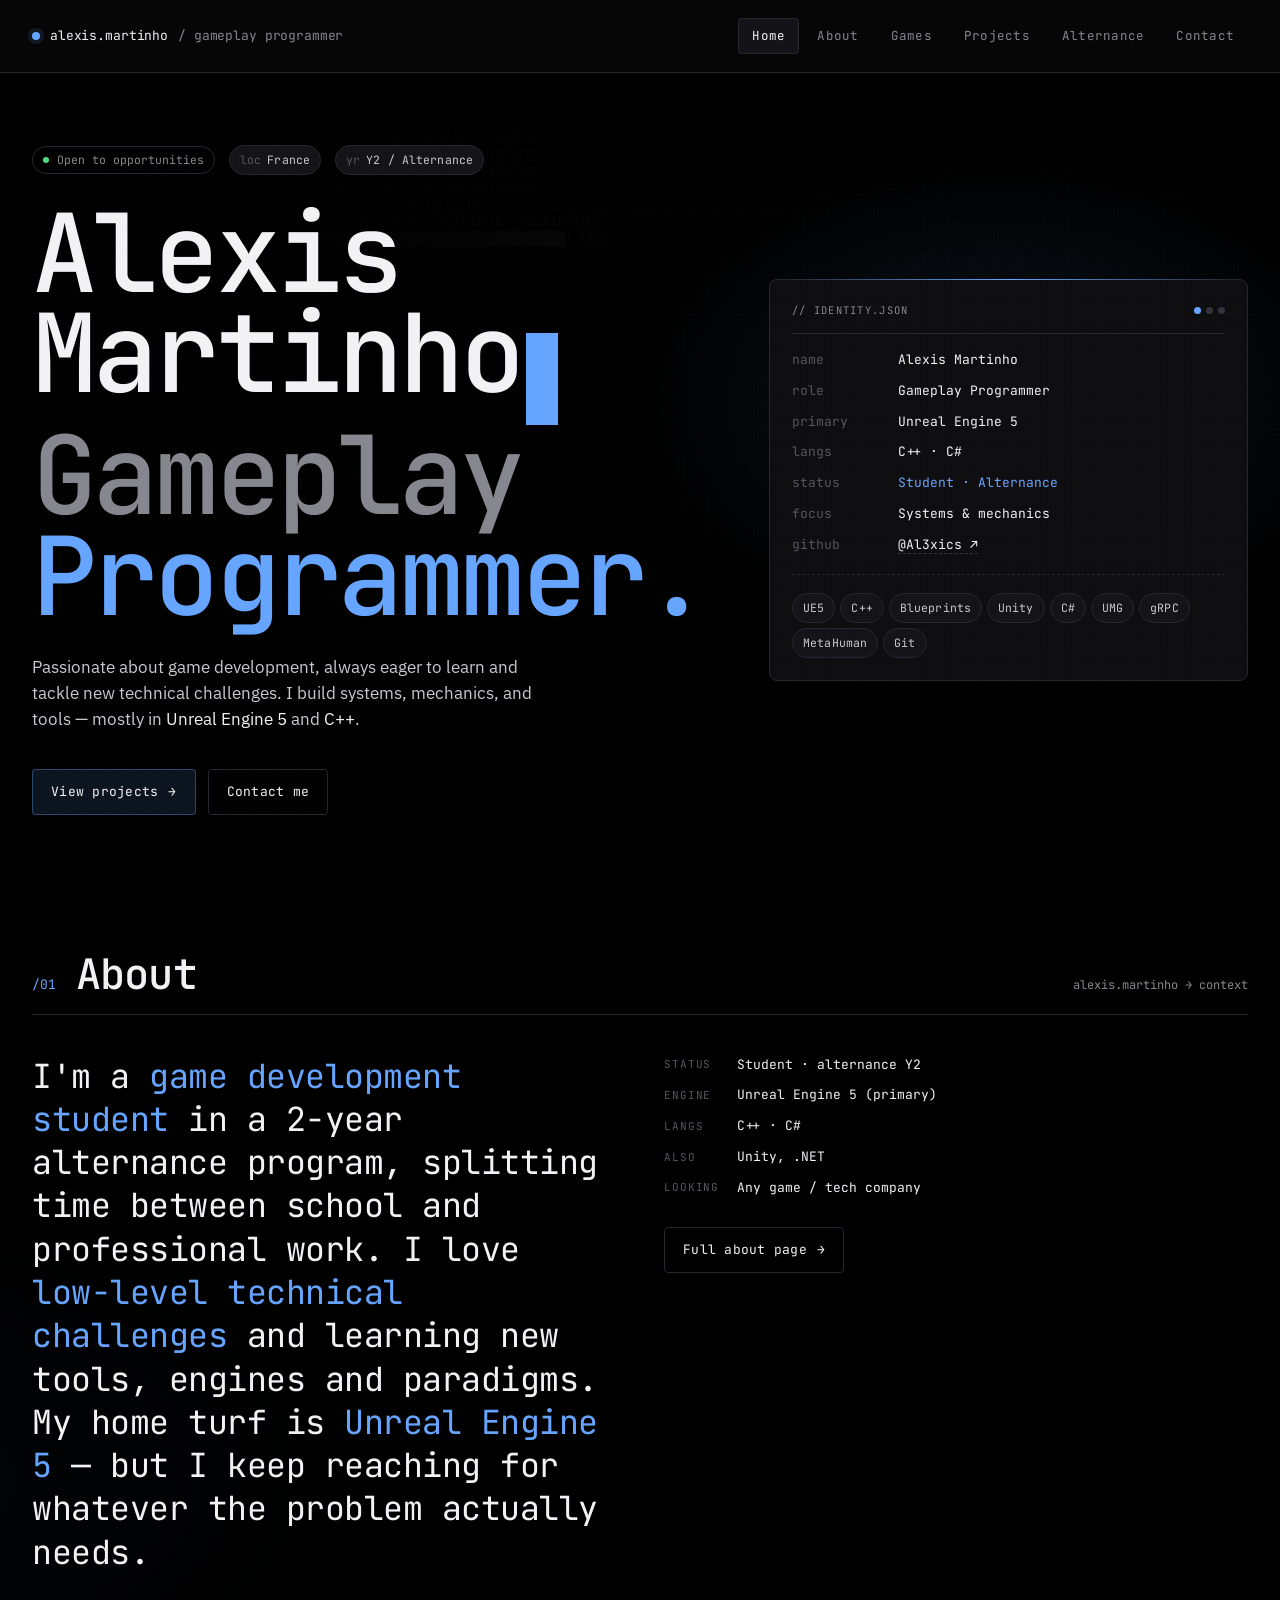
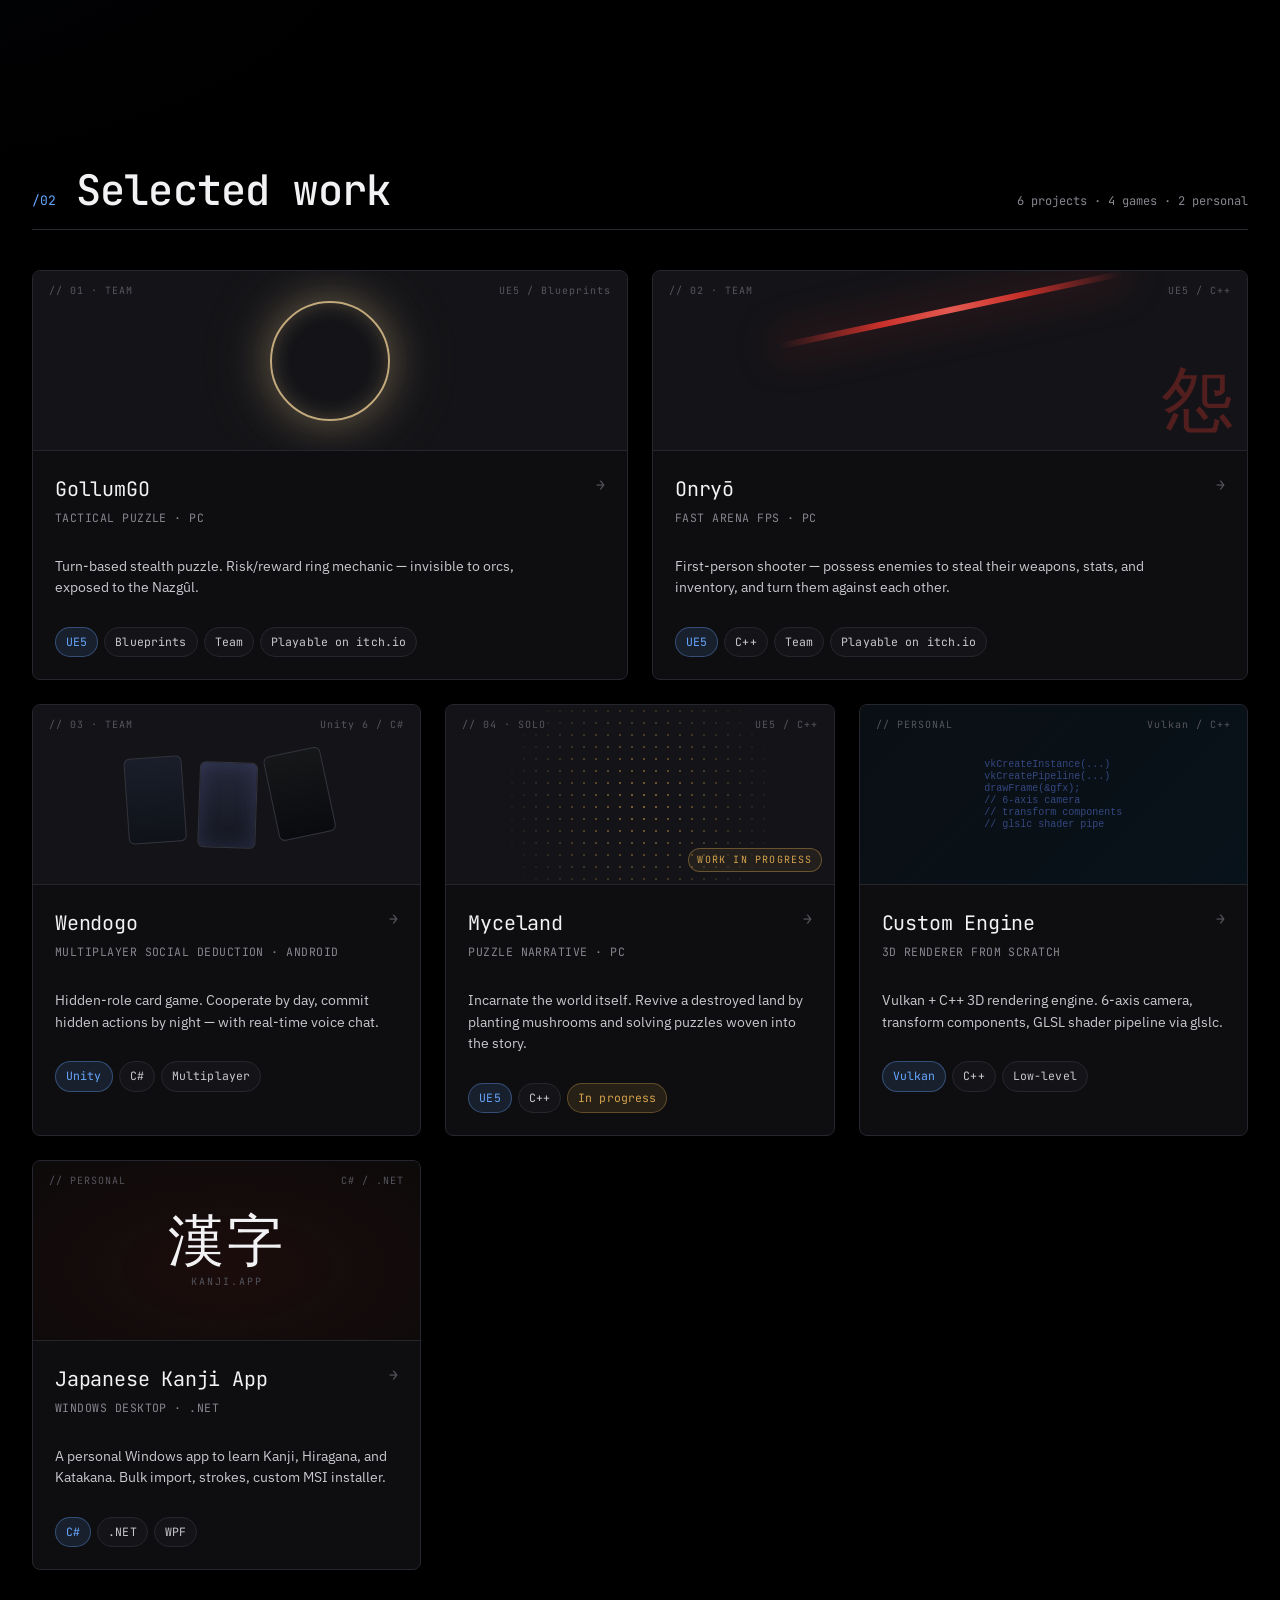
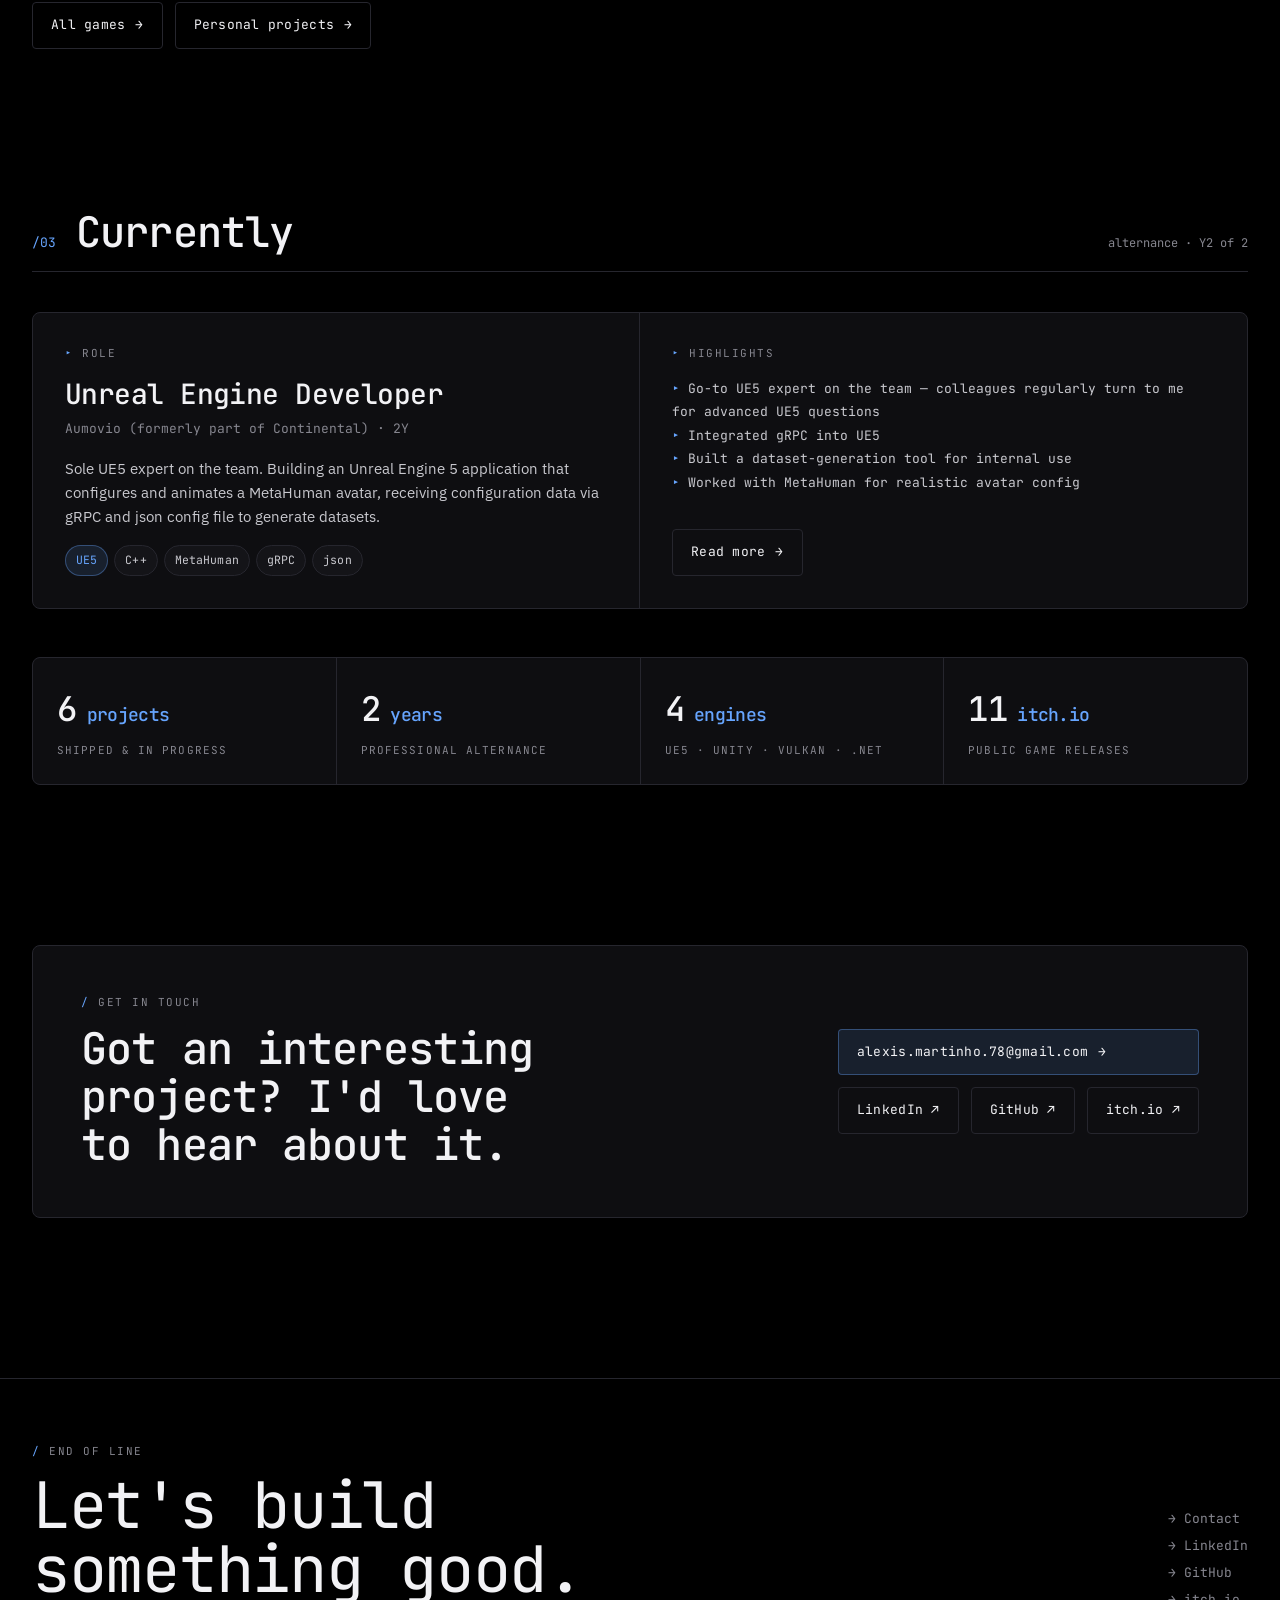
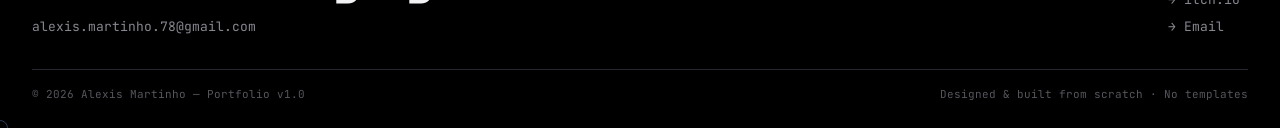
==== index.html @ 16aa5c61 "Initial Portfolio" ====
<!DOCTYPE html><html lang="en" data-hero="identity" style="--accent: oklch(0.72 0.15 155); --accent-2: oklch(0.58 0.15 155); --accent-soft: oklch(0.72 0.15 155 / 0.12); --accent-line: oklch(0.72 0.15 155 / 0.35); --font-display: 'JetBrains Mono', monospace; --font-body: 'IBM Plex Sans', system-ui, sans-serif; --font-mono: 'JetBrains Mono', monospace;"><head>


  <meta charset="utf-8">
  <meta name="viewport" content="width=device-width, initial-scale=1">
  <title>Alexis Martinho — Gameplay Programmer</title>
  <meta name="description" content="Portfolio of Alexis Martinho, Gameplay Programmer — UE5, C++, Unity, Vulkan.">

  <link rel="preconnect" href="https://fonts.googleapis.com">
  <link rel="preconnect" href="https://fonts.gstatic.com" crossorigin="">
  <link href="https://fonts.googleapis.com/css2?family=JetBrains+Mono:wght@300;400;500;600&amp;family=IBM+Plex+Sans:wght@300;400;500;600&amp;family=Space+Grotesk:wght@400;500;600&amp;family=Inter:wght@400;500;600&amp;display=swap" rel="stylesheet">

  <link rel="stylesheet" href="assets/styles.css">
  <template id="__bundler_thumbnail" data-bg-color="#09090B">
    <svg viewBox="0 0 1200 800" xmlns="http://www.w3.org/2000/svg">
      <rect width="1200" height="800" fill="#09090B"></rect>
      <circle cx="600" cy="400" r="120" fill="none" stroke="#6B8AFF" stroke-width="3" opacity="0.9"></circle>
      <circle cx="600" cy="400" r="160" fill="none" stroke="#6B8AFF" stroke-width="1" opacity="0.4"></circle>
      <text x="600" y="590" text-anchor="middle" font-family="monospace" font-size="28" fill="#C8C8CE" letter-spacing="8">ALEXIS MARTINHO</text>
      <text x="600" y="630" text-anchor="middle" font-family="monospace" font-size="14" fill="#55555D" letter-spacing="4">GAMEPLAY PROGRAMMER</text>
    </svg>
  </template>
  <style>
    /* ============================
       Home-only styles
       ============================ */

    .home-hero {
      position: relative;
      padding: 72px 0 40px;
      min-height: 78vh;
      display: flex;
      align-items: center;
      overflow: hidden;
    }

    .home-hero::before {
      content: '';
      position: absolute;
      inset: 0;
      pointer-events: none;
      background:
        radial-gradient(600px 400px at 78% 42%, var(--accent-soft), transparent 60%),
        linear-gradient(180deg, transparent 70%, rgba(0,0,0,0.6));
    }

    .hero-grid {
      position: relative;
      display: grid;
      grid-template-columns: 1.4fr 1fr;
      gap: 64px;
      width: 100%;
      align-items: center;
    }
    @media (max-width: 900px) { .hero-grid { grid-template-columns: 1fr; } }

    .hero-meta {
      display: flex;
      gap: 14px;
      margin-bottom: 28px;
      flex-wrap: wrap;
      align-items: center;
    }

    .home-hero h1 {
      font-size: clamp(48px, 8.5vw, 116px);
      font-weight: 500;
      letter-spacing: -0.035em;
      line-height: 0.92;
    }
    .home-hero h1 .line { display: block; }
    .home-hero h1 .line.dim { color: var(--text-dim); }
    .home-hero h1 .line.accent { color: var(--accent); }

    .tagline {
      margin-top: 28px;
      max-width: 52ch;
      font-size: 17px;
      color: var(--text);
      font-family: var(--font-body);
      line-height: 1.55;
    }

    .hero-cta {
      display: flex;
      gap: 12px;
      margin-top: 36px;
      flex-wrap: wrap;
    }

    /* Identity panel on right */
    .id-panel {
      border: 1px solid var(--line);
      background: var(--bg-1);
      border-radius: 8px;
      padding: 22px;
      font-family: var(--font-mono);
      font-size: 13px;
      position: relative;
    }
    .id-panel::before {
      content: '';
      position: absolute;
      top: -1px; left: 16px; right: 16px;
      height: 1px;
      background: linear-gradient(90deg, transparent, var(--accent), transparent);
    }
    .id-panel .head {
      display: flex;
      justify-content: space-between;
      align-items: center;
      padding-bottom: 14px;
      border-bottom: 1px solid var(--line);
      margin-bottom: 16px;
    }
    .id-panel .head .label { color: var(--text-dim); text-transform: uppercase; letter-spacing: 0.12em; font-size: 10.5px; }
    .id-panel .head .dots { display: flex; gap: 5px; }
    .id-panel .head .dots span { width: 7px; height: 7px; border-radius: 50%; background: var(--line-strong); }
    .id-panel .head .dots span:first-child { background: var(--accent); }
    .id-panel dl { display: grid; grid-template-columns: 90px 1fr; gap: 10px 16px; margin: 0; }
    .id-panel dt { color: var(--text-faint); }
    .id-panel dd { margin: 0; color: var(--text-hi); }
    .id-panel .stack {
      margin-top: 18px; padding-top: 18px; border-top: 1px dashed var(--line);
      display: flex; flex-wrap: wrap; gap: 5px;
    }

    /* Terminal hero variant */
    :root[data-hero="terminal"] .home-hero .terminal { display: block; }
    :root[data-hero="terminal"] .home-hero .identity,
    :root[data-hero="terminal"] .home-hero .editorial { display: none; }

    :root[data-hero="editorial"] .home-hero .editorial { display: block; }
    :root[data-hero="editorial"] .home-hero .identity,
    :root[data-hero="editorial"] .home-hero .terminal { display: none; }

    :root[data-hero="identity"] .home-hero .terminal,
    :root[data-hero="identity"] .home-hero .editorial { display: none; }

    /* Terminal variant */
    .terminal { display: none; width: 100%; }
    .terminal-window {
      border: 1px solid var(--line);
      background: var(--bg-1);
      border-radius: 8px;
      font-family: var(--font-mono);
      font-size: 14px;
      line-height: 1.75;
      overflow: hidden;
      max-width: 820px;
    }
    .terminal-window .bar {
      display: flex; align-items: center; gap: 6px;
      padding: 10px 14px;
      border-bottom: 1px solid var(--line);
      background: var(--bg-2);
    }
    .terminal-window .bar .d { width: 10px; height: 10px; border-radius: 50%; background: var(--line-strong); }
    .terminal-window .bar .d:nth-child(1) { background: #E55757; }
    .terminal-window .bar .d:nth-child(2) { background: #E5B557; }
    .terminal-window .bar .d:nth-child(3) { background: #8FD070; }
    .terminal-window .bar .path { margin-left: 12px; color: var(--text-faint); font-size: 12px; }
    .terminal-window .body { padding: 22px 26px; }
    .terminal-window .prompt { color: var(--accent); }
    .terminal-window .out { color: var(--text); }
    .terminal-window .cmt { color: var(--text-faint); }

    /* Editorial variant */
    .editorial { display: none; }
    .editorial h1 {
      font-family: var(--font-display);
      font-size: clamp(80px, 16vw, 240px);
      line-height: 0.82;
      letter-spacing: -0.05em;
      font-weight: 500;
    }
    .editorial .col { display: grid; grid-template-columns: 1fr 1fr; gap: 40px; margin-top: 40px; align-items: end; }
    @media (max-width: 900px) { .editorial .col { grid-template-columns: 1fr; } }

    /* Background ASCII-ish pattern */
    .hero-bg-pattern {
      position: absolute;
      inset: 0;
      pointer-events: none;
      opacity: 0.18;
      font-family: var(--font-mono);
      font-size: 12px;
      line-height: 1.4;
      color: var(--text-faint);
      overflow: hidden;
      white-space: pre;
      padding: 40px;
      mask-image: radial-gradient(circle at 70% 50%, black, transparent 70%);
      -webkit-mask-image: radial-gradient(circle at 70% 50%, black, transparent 70%);
    }

    /* Featured grid */
    .featured { padding-top: var(--r-6); }
    .featured-row {
      display: grid;
      grid-template-columns: repeat(6, 1fr);
      gap: 24px;
    }
    @media (max-width: 1100px) { .featured-row { grid-template-columns: repeat(2, 1fr); } }
    @media (max-width: 640px) { .featured-row { grid-template-columns: 1fr; } }

    .feat-card { grid-column: span 2; }
    .feat-card.wide { grid-column: span 3; }
    .feat-card.full { grid-column: span 6; }
    @media (max-width: 1100px) { .feat-card, .feat-card.wide, .feat-card.full { grid-column: span 1; } }

    /* About preview */
    .about-preview {
      display: grid;
      grid-template-columns: 1fr 1fr;
      gap: 48px;
      align-items: start;
    }
    @media (max-width: 900px) { .about-preview { grid-template-columns: 1fr; } }
    .about-preview .big {
      font-family: var(--font-display);
      font-size: clamp(24px, 2.6vw, 34px);
      line-height: 1.3;
      color: var(--text-hi);
      letter-spacing: -0.015em;
      text-wrap: balance;
    }
    .about-preview .big em {
      color: var(--accent);
      font-style: normal;
    }
    .about-preview .side dl { display: grid; grid-template-columns: auto 1fr; gap: 10px 18px; font-family: var(--font-mono); font-size: 13px; margin: 0; }
    .about-preview .side dt { color: var(--text-faint); text-transform: uppercase; letter-spacing: 0.08em; font-size: 11px; align-self: center; }
    .about-preview .side dd { margin: 0; color: var(--text-hi); }

    /* Thumb motifs (per game) */
    .thumb-motif {
      position: absolute; inset: 0;
      display: flex; align-items: center; justify-content: center;
      overflow: hidden;
    }
    .thumb .glyph {
      font-family: var(--font-mono);
      font-size: 10px;
      color: var(--text-faint);
      letter-spacing: 0.1em;
      text-transform: uppercase;
      position: absolute;
      top: 12px; left: 16px;
    }
    .thumb .tag-pos {
      position: absolute;
      top: 12px; right: 16px;
      font-family: var(--font-mono);
      font-size: 10px;
      color: var(--text-faint);
      letter-spacing: 0.1em;
    }

    /* GollumGO motif: glowing ring on swamp fog */
    .motif-gollum {
      background:
        radial-gradient(600px 300px at 50% 100%, rgba(66, 84, 62, 0.25), transparent 60%),
        radial-gradient(260px 160px at 50% 50%, rgba(190, 170, 120, 0.22), transparent 70%),
        linear-gradient(180deg, #0A0D0A, #0C100D 60%, #0A0B09);
    }
    .motif-gollum .ring {
      width: 120px; height: 120px;
      border: 2px solid rgba(224, 196, 140, 0.85);
      border-radius: 50%;
      box-shadow:
        0 0 40px rgba(224, 196, 140, 0.35),
        0 0 80px rgba(224, 196, 140, 0.15),
        inset 0 0 20px rgba(224, 196, 140, 0.25);
    }

    /* Onryō motif: red slash, ink */
    .motif-onryo {
      background:
        repeating-linear-gradient(90deg, rgba(255,255,255,0.025) 0 1px, transparent 1px 40px),
        radial-gradient(600px 400px at 20% 50%, rgba(180, 20, 20, 0.14), transparent 60%),
        #080608;
    }
    .motif-onryo .slash {
      position: absolute;
      top: 20%; left: 20%;
      width: 60%; height: 6px;
      background: linear-gradient(90deg, transparent, #C8302A 30%, #E45A52, #C8302A 70%, transparent);
      transform: rotate(-12deg);
      box-shadow: 0 0 40px rgba(200, 48, 42, 0.6);
    }
    .motif-onryo .kanji {
      position: absolute;
      right: 18px; bottom: 14px;
      font-family: var(--font-display);
      font-size: 72px;
      color: rgba(200, 48, 42, 0.35);
      letter-spacing: -0.05em;
      line-height: 1;
    }

    /* Wendogo motif: day/night cards */
    .motif-wendogo {
      background: #0A0B10;
      display: flex; align-items: center; justify-content: center;
    }
    .motif-wendogo .cards { display: flex; gap: 14px; transform: rotate(-4deg); }
    .motif-wendogo .mcard {
      width: 58px; height: 86px; border-radius: 6px;
      border: 1px solid var(--line-strong);
    }
    .motif-wendogo .mcard.day { background: linear-gradient(180deg, #1a1e2a, #0f1218); }
    .motif-wendogo .mcard.night {
      background: linear-gradient(180deg, #25283a, #14161f);
      box-shadow: inset 0 0 20px rgba(90, 100, 160, 0.3);
      transform: translateY(10px) rotate(6deg);
    }
    .motif-wendogo .mcard.hidden { background: linear-gradient(180deg, #151719, #0a0b0e); transform: rotate(-8deg) translateY(4px); }

    /* Myceland motif: organic dot bloom */
    .motif-myceland {
      background:
        radial-gradient(600px 400px at 50% 60%, rgba(210, 150, 90, 0.12), transparent 60%),
        #0b0a09;
    }
    .motif-myceland .bloom {
      position: absolute; inset: 0;
      background-image: radial-gradient(rgba(212, 162, 76, 0.55) 1px, transparent 1.5px);
      background-size: 12px 12px;
      mask-image: radial-gradient(180px 180px at 50% 55%, black, transparent 80%);
      -webkit-mask-image: radial-gradient(180px 180px at 50% 55%, black, transparent 80%);
    }
    .motif-myceland .wip {
      position: absolute; bottom: 12px; right: 12px;
      font-family: var(--font-mono); font-size: 10px;
      color: var(--warn); letter-spacing: 0.12em;
      padding: 3px 8px; border: 1px solid rgba(212, 162, 76, 0.4);
      background: rgba(212, 162, 76, 0.08); border-radius: 100px;
    }

    /* Stats strip */
    .stats {
      display: grid;
      grid-template-columns: repeat(4, 1fr);
      gap: 1px;
      background: var(--line);
      border: 1px solid var(--line);
      border-radius: 8px;
      overflow: hidden;
      margin-top: 48px;
    }
    @media (max-width: 700px) { .stats { grid-template-columns: repeat(2, 1fr); } }
    .stats .stat { background: var(--bg-1); padding: 24px; }
    .stats .stat .num {
      font-family: var(--font-display);
      font-size: 34px;
      letter-spacing: -0.02em;
      color: var(--text-hi);
      font-weight: 500;
    }
    .stats .stat .num .unit { color: var(--accent); font-size: 18px; }
    .stats .stat .lbl {
      margin-top: 6px;
      font-family: var(--font-mono);
      font-size: 11px;
      color: var(--text-dim);
      letter-spacing: 0.1em;
      text-transform: uppercase;
    }
  </style>
</head>
<body class="noise" data-cc-id="cc-1" style="cursor: crosshair; background-color: rgb(0, 0, 0);">
  
      <header class="topbar">
        <div class="topbar-inner">
          <a class="brand" href="index.html">
            <span class="dot"></span>
            <span>alexis.martinho</span>
            <span class="tag">/ gameplay programmer</span>
          </a>
          <nav class="nav">
            <a href="index.html" class="active">Home</a><a href="about.html">About</a><a href="games.html">Games</a><a href="projects.html">Projects</a><a href="alternance.html">Alternance</a><a href="contact.html">Contact</a>
          </nav>
        </div>
      </header>
    

  <main>
    <!-- ===== HERO ===== -->
    <section class="home-hero">
      <div class="hero-bg-pattern" aria-hidden="true">
01010100 10101100 01001010 11010010 10101101 01001100 11001010 01010110
10011010 01101001 11000101 10010101 01010110 10101010 01011010 01011011
11010100 10101010 01010101 10101101 11001010 10101010 11010101 01010101
10110101 01010110 10100110 10101100 01010101 11010011 10101010 01100101
.............................................. LOADING PIPELINE .............................................
// UE5 · C++ · BLUEPRINTS · UNITY · C# · VULKAN · GRPC · METAHUMAN · MULTIPLAYER
// frame  [████████████████████████████████████████████████████████████████] 100%
      </div>

      <div class="shell">
        <!-- Variant A: Identity (default) -->
        <div class="identity hero-grid">
          <div>
            <div class="hero-meta reveal in">
              <span class="status"><span class="pulse"></span> Open to opportunities</span>
              <span class="badge"><span class="k">loc</span> France</span>
              <span class="badge"><span class="k">yr</span> Y2 / Alternance</span>
            </div>
            <h1 class="reveal in">
              <span class="line">Alexis</span>
              <span class="line">Martinho<span class="cursor"></span></span>
              <span class="line dim">Gameplay</span>
              <span class="line accent">Programmer.</span>
            </h1>
            <p class="tagline reveal in">
              Passionate about game development, always eager to learn
              and tackle new technical challenges. I build systems,
              mechanics, and tools — mostly in <span class="hi">Unreal Engine 5</span>
              and <span class="hi">C++</span>.
            </p>
            <div class="hero-cta reveal in">
              <a class="btn btn-primary" href="games.html">
                View projects <span class="arrow">→</span>
              </a>
              <a class="btn btn-ghost" href="contact.html">
                Contact me
              </a>
            </div>
          </div>

          <aside class="id-panel reveal in">
            <div class="head">
              <span class="label">// identity.json</span>
              <div class="dots"><span></span><span></span><span></span></div>
            </div>
            <dl>
              <dt>name</dt><dd>Alexis Martinho</dd>
              <dt>role</dt><dd>Gameplay Programmer</dd>
              <dt>primary</dt><dd>Unreal Engine 5</dd>
              <dt>langs</dt><dd>C++ · C#</dd>
              <dt>status</dt><dd><span class="accent-text">Student · Alternance</span></dd>
              <dt>focus</dt><dd>Systems &amp; mechanics</dd>
              <dt>github</dt><dd><a href="https://github.com/Al3xics" target="_blank" rel="noopener" class="hi" style="border-bottom:1px dashed var(--line-strong)">@Al3xics ↗</a></dd>
            </dl>
            <div class="stack">
              <span class="badge">UE5</span>
              <span class="badge">C++</span>
              <span class="badge">Blueprints</span>
              <span class="badge">Unity</span>
              <span class="badge">C#</span>
              <span class="badge">UMG</span>
              <span class="badge">gRPC</span>
              <span class="badge">MetaHuman</span>
              <span class="badge">Git</span>
            </div>
          </aside>
        </div>

        <!-- Variant B: Terminal-inspired -->
        <div class="terminal">
          <div class="terminal-window">
            <div class="bar">
              <span class="d"></span><span class="d"></span><span class="d"></span>
              <span class="path">~ / alexis-martinho / portfolio</span>
            </div>
            <div class="body">
              <div><span class="prompt">$</span> whoami</div>
              <div class="out">alexis-martinho</div>
              <div style="height:8px"></div>
              <div><span class="prompt">$</span> cat role.md</div>
              <div class="out">
                <span style="font-size: clamp(36px, 6vw, 72px); font-family: var(--font-display); color: var(--text-hi); line-height: 1.05; display:block; margin: 8px 0">Gameplay Programmer.</span>
              </div>
              <div class="cmt"># Passionate about game development, always eager to learn</div>
              <div class="cmt"># and tackle new technical challenges.</div>
              <div style="height:8px"></div>
              <div><span class="prompt">$</span> ls stack/</div>
              <div class="out">ue5&nbsp;&nbsp;c++&nbsp;&nbsp;blueprints&nbsp;&nbsp;unity&nbsp;&nbsp;c#&nbsp;&nbsp;vulkan&nbsp;&nbsp;grpc&nbsp;&nbsp;metahuman&nbsp;&nbsp;git</div>
              <div style="height:8px"></div>
              <div><span class="prompt">$</span> _<span class="cursor"></span></div>
              <div style="height:24px"></div>
              <div class="hero-cta" style="margin-top: 0">
                <a class="btn btn-primary" href="games.html">cd projects/ <span class="arrow">→</span></a>
                <a class="btn btn-ghost" href="contact.html">./contact.sh</a>
              </div>
            </div>
          </div>
        </div>

        <!-- Variant C: Editorial typography -->
        <div class="editorial">
          <div class="eyebrow reveal"><span class="idx">/</span> 001 — IDENTITY</div>
          <h1 class="reveal">ALEXIS<br><span style="color: var(--accent)">MARTINHO</span></h1>
          <div class="col">
            <div class="reveal">
              <p style="font-size: 17px; color: var(--text);">
                Gameplay programmer. UE5 &amp; C++ at the core. Currently in my
                second alternance year, building systems, tools, and games.
              </p>
              <div class="hero-cta">
                <a class="btn btn-primary" href="games.html">View projects <span class="arrow">→</span></a>
                <a class="btn btn-ghost" href="contact.html">Contact me</a>
              </div>
            </div>
            <div class="reveal">
              <div class="eyebrow" style="margin-bottom: 12px"><span class="idx">/</span> STACK</div>
              <div class="badges">
                <span class="badge accent">UE5</span>
                <span class="badge">C++</span>
                <span class="badge">Blueprints</span>
                <span class="badge">Unity</span>
                <span class="badge">C#</span>
                <span class="badge">Vulkan</span>
                <span class="badge">gRPC</span>
                <span class="badge">Git</span>
              </div>
            </div>
          </div>
        </div>
      </div>
    </section>

    <!-- ===== ABOUT PREVIEW ===== -->
    <section class="section">
      <div class="shell">
        <div class="section-head reveal in">
          <div class="num">/01</div>
          <h2>About</h2>
          <div class="meta">alexis.martinho → context</div>
        </div>

        <div class="about-preview">
          <p class="big reveal in">
            I'm a <em>game development student</em> in a 2-year alternance program,
            splitting time between school and professional work. I love
            <em>low-level technical challenges</em> and learning new tools,
            engines and paradigms. My home turf is <em>Unreal Engine 5</em> —
            but I keep reaching for whatever the problem actually needs.
          </p>
          <div class="side reveal in">
            <dl>
              <dt>status</dt><dd>Student · alternance Y2</dd>
              <dt>engine</dt><dd>Unreal Engine 5 (primary)</dd>
              <dt>langs</dt><dd>C++ · C#</dd>
              <dt>also</dt><dd>Unity, .NET</dd>
              <dt>looking</dt><dd>Any game / tech company</dd>
            </dl>
            <div style="margin-top: 28px">
              <a class="btn btn-ghost" href="about.html">Full about page <span class="arrow">→</span></a>
            </div>
          </div>
        </div>
      </div>
    </section>

    <!-- ===== FEATURED PROJECTS ===== -->
    <section class="section featured">
      <div class="shell">
        <div class="section-head reveal in">
          <div class="num">/02</div>
          <h2>Selected work</h2>
          <div class="meta">6 projects · 4 games · 2 personal</div>
        </div>

        <div class="featured-row">

          <!-- GollumGO - wide -->
          <a class="card project-card feat-card wide reveal in" href="game-gollumgo.html">
            <div class="thumb motif-gollum">
              <span class="glyph">// 01 · team</span>
              <span class="tag-pos">UE5 / Blueprints</span>
              <div class="thumb-motif"><div class="ring"></div></div>
            </div>
            <div class="card-body">
              <div class="card-head">
                <div>
                  <div class="card-title">GollumGO</div>
                  <div class="card-sub">Tactical puzzle · PC</div>
                </div>
                <span class="bracket">→</span>
              </div>
              <p class="card-desc">Turn-based stealth puzzle. Risk/reward ring mechanic — invisible to orcs, exposed to the Nazgûl.</p>
              <div class="badges">
                <span class="badge accent">UE5</span>
                <span class="badge">Blueprints</span>
                <span class="badge">Team</span>
                <span class="badge">Playable on itch.io</span>
              </div>
            </div>
          </a>

          <!-- Onryō - wide -->
          <a class="card project-card feat-card wide reveal in" href="game-onryo.html">
            <div class="thumb motif-onryo">
              <span class="glyph">// 02 · team</span>
              <span class="tag-pos">UE5 / C++</span>
              <div class="slash"></div>
              <div class="kanji">怨</div>
            </div>
            <div class="card-body">
              <div class="card-head">
                <div>
                  <div class="card-title">Onryō</div>
                  <div class="card-sub">Fast arena FPS · PC</div>
                </div>
                <span class="bracket">→</span>
              </div>
              <p class="card-desc">First-person shooter — possess enemies to steal their weapons, stats, and inventory, and turn them against each other.</p>
              <div class="badges">
                <span class="badge accent">UE5</span>
                <span class="badge">C++</span>
                <span class="badge">Team</span>
                <span class="badge">Playable on itch.io</span>
              </div>
            </div>
          </a>

          <!-- Wendogo - 2 cols -->
          <a class="card project-card feat-card reveal in" href="game-wendogo.html">
            <div class="thumb motif-wendogo">
              <span class="glyph">// 03 · team</span>
              <span class="tag-pos">Unity 6 / C#</span>
              <div class="cards">
                <div class="mcard day"></div>
                <div class="mcard night"></div>
                <div class="mcard hidden"></div>
              </div>
            </div>
            <div class="card-body">
              <div class="card-head">
                <div>
                  <div class="card-title">Wendogo</div>
                  <div class="card-sub">Multiplayer social deduction · Android</div>
                </div>
                <span class="bracket">→</span>
              </div>
              <p class="card-desc">Hidden-role card game. Cooperate by day, commit hidden actions by night — with real-time voice chat.</p>
              <div class="badges">
                <span class="badge accent">Unity</span>
                <span class="badge">C#</span>
                <span class="badge">Multiplayer</span>
              </div>
            </div>
          </a>

          <!-- Myceland - 2 cols -->
          <a class="card project-card feat-card reveal in" href="game-myceland.html">
            <div class="thumb motif-myceland">
              <span class="glyph">// 04 · solo</span>
              <span class="tag-pos">UE5 / C++</span>
              <div class="bloom"></div>
              <div class="wip">WORK IN PROGRESS</div>
            </div>
            <div class="card-body">
              <div class="card-head">
                <div>
                  <div class="card-title">Myceland</div>
                  <div class="card-sub">Puzzle narrative · PC</div>
                </div>
                <span class="bracket">→</span>
              </div>
              <p class="card-desc">Incarnate the world itself. Revive a destroyed land by planting mushrooms and solving puzzles woven into the story.</p>
              <div class="badges">
                <span class="badge accent">UE5</span>
                <span class="badge">C++</span>
                <span class="badge warn">In progress</span>
              </div>
            </div>
          </a>

          <!-- Custom Engine - 2 cols -->
          <a class="card project-card feat-card reveal in" href="project-custom-engine.html">
            <div class="thumb" style="background: linear-gradient(135deg, #0a0f14, #08121a); border-bottom: 1px solid var(--line);">
              <span class="glyph" style="color: var(--text-faint)">// personal</span>
              <span class="tag-pos">Vulkan / C++</span>
              <div class="thumb-motif" style="font-family: var(--font-mono); font-size: 10px; color: rgba(107, 138, 255, 0.45); flex-direction: column; gap: 2px; line-height: 1.2; text-align: left; padding: 0 24px;">
                <pre style="margin:0">vkCreateInstance(...)
vkCreatePipeline(...)
drawFrame(&amp;gfx);
// 6-axis camera
// transform components
// glslc shader pipe</pre>
              </div>
            </div>
            <div class="card-body">
              <div class="card-head">
                <div>
                  <div class="card-title">Custom Engine</div>
                  <div class="card-sub">3D renderer from scratch</div>
                </div>
                <span class="bracket">→</span>
              </div>
              <p class="card-desc">Vulkan + C++ 3D rendering engine. 6-axis camera, transform components, GLSL shader pipeline via glslc.</p>
              <div class="badges">
                <span class="badge accent">Vulkan</span>
                <span class="badge">C++</span>
                <span class="badge">Low-level</span>
              </div>
            </div>
          </a>

          <!-- Kanji App - 2 cols -->
          <a class="card project-card feat-card reveal in" href="project-kanji.html">
            <div class="thumb" style="background: radial-gradient(400px 200px at 50% 60%, rgba(200, 48, 42, 0.08), transparent 70%), #0d0a0a; border-bottom: 1px solid var(--line);">
              <span class="glyph" style="color: var(--text-faint)">// personal</span>
              <span class="tag-pos">C# / .NET</span>
              <div class="thumb-motif" style="flex-direction: column; gap: 6px;">
                <div style="font-family: var(--font-display); font-size: 56px; color: var(--text-hi); letter-spacing: 0.05em; line-height: 1;">漢字</div>
                <div style="font-family: var(--font-mono); font-size: 10px; color: var(--text-faint); letter-spacing: 0.2em;">KANJI.APP</div>
              </div>
            </div>
            <div class="card-body">
              <div class="card-head">
                <div>
                  <div class="card-title">Japanese Kanji App</div>
                  <div class="card-sub">Windows desktop · .NET</div>
                </div>
                <span class="bracket">→</span>
              </div>
              <p class="card-desc">A personal Windows app to learn Kanji, Hiragana, and Katakana. Bulk import, strokes, custom MSI installer.</p>
              <div class="badges">
                <span class="badge accent">C#</span>
                <span class="badge">.NET</span>
                <span class="badge">WPF</span>
              </div>
            </div>
          </a>
        </div>

        <div style="margin-top: 32px; display: flex; gap: 12px; flex-wrap: wrap;">
          <a class="btn btn-ghost" href="games.html">All games <span class="arrow">→</span></a>
          <a class="btn btn-ghost" href="projects.html">Personal projects <span class="arrow">→</span></a>
        </div>
      </div>
    </section>

    <!-- ===== ALTERNANCE STRIP ===== -->
    <section class="section-sm">
      <div class="shell">
        <div class="section-head reveal in">
          <div class="num">/03</div>
          <h2>Currently</h2>
          <div class="meta">alternance · Y2 of 2</div>
        </div>

        <div class="card reveal in" style="display: grid; grid-template-columns: 1fr 1fr; gap: 0;">
          <div style="padding: 32px; border-right: 1px solid var(--line);">
            <div class="eyebrow" style="margin-bottom: 14px"><span class="idx">▸</span> ROLE</div>
            <h3 style="font-size: 28px; margin-bottom: 8px;">Unreal Engine Developer</h3>
            <div class="mono dim" style="font-size: 13px; margin-bottom: 18px;">Aumovio (formerly part of Continental) · 2Y</div>
            <p style="font-size: 15px; color: var(--text);">
              Sole UE5 expert on the team. Building an Unreal Engine 5 application that
              configures and animates a MetaHuman avatar, receiving configuration data
              via gRPC and json config file to generate datasets.
            </p>
            <div class="badges" style="margin-top: 16px">
              <span class="badge accent">UE5</span>
              <span class="badge">C++</span>
              <span class="badge">MetaHuman</span>
              <span class="badge">gRPC</span>
              <span class="badge">json</span>
            </div>
          </div>
          <div style="padding: 32px; display: flex; flex-direction: column; justify-content: space-between;">
            <div>
              <div class="eyebrow" style="margin-bottom: 14px"><span class="idx">▸</span> HIGHLIGHTS</div>
              <ul style="list-style: none; padding: 0; margin: 0; font-family: var(--font-mono); font-size: 13px; line-height: 1.8;">
                <li><span class="accent-text">▸</span> Go-to UE5 expert on the team — colleagues regularly turn to me for advanced UE5 questions</li>
                <li><span class="accent-text">▸</span> Integrated gRPC into UE5</li>
                <li><span class="accent-text">▸</span> Built a dataset-generation tool for internal use</li>
                <li><span class="accent-text">▸</span> Worked with MetaHuman for realistic avatar config</li>
              </ul>
            </div>
            <div style="margin-top: 24px">
              <a class="btn btn-ghost" href="alternance.html">Read more <span class="arrow">→</span></a>
            </div>
          </div>
        </div>

        <!-- Stats strip -->
        <div class="stats reveal in">
          <div class="stat">
            <div class="num">6<span class="unit"> projects</span></div>
            <div class="lbl">shipped &amp; in progress</div>
          </div>
          <div class="stat">
            <div class="num">2<span class="unit"> years</span></div>
            <div class="lbl">professional alternance</div>
          </div>
          <div class="stat">
            <div class="num">4<span class="unit"> engines</span></div>
            <div class="lbl">UE5 · Unity · Vulkan · .NET</div>
          </div>
          <div class="stat">
            <div class="num">11<span class="unit"> itch.io</span></div>
            <div class="lbl">public game releases</div>
          </div>
        </div>
      </div>
    </section>

    <!-- ===== CTA ===== -->
    <section class="section">
      <div class="shell">
        <div class="card reveal in" style="padding: 48px; display: flex; gap: 40px; align-items: center; justify-content: space-between; flex-wrap: wrap;">
          <div>
            <div class="eyebrow" style="margin-bottom: 14px"><span class="idx">/</span> GET IN TOUCH</div>
            <h2 style="font-size: clamp(28px, 3.4vw, 44px); max-width: 18ch;">Got an interesting project? I'd love to hear about it.</h2>
          </div>
          <div style="display: flex; flex-direction: column; gap: 12px;">
            <a class="btn btn-primary" href="mailto:alexis.martinho.78@gmail.com">
              alexis.martinho.78@gmail.com <span class="arrow">→</span>
            </a>
            <div style="display: flex; gap: 12px; flex-wrap: wrap;">
              <a class="btn btn-ghost" href="https://www.linkedin.com/in/alexis-martinho-76265125b/" target="_blank" rel="noopener">LinkedIn ↗</a>
              <a class="btn btn-ghost" href="https://github.com/Al3xics" target="_blank" rel="noopener">GitHub ↗</a>
              <a class="btn btn-ghost" href="https://al3xics.itch.io/" target="_blank" rel="noopener">itch.io ↗</a>
            </div>
          </div>
        </div>
      </div>
    </section>
  </main>

  
      <footer class="foot">
        <div class="shell">
          <div class="row">
            <div>
              <div class="eyebrow" style="margin-bottom:12px"><span class="idx">/</span> END OF LINE</div>
              <div class="sign">Let's build<br>something good.</div>
              <div class="mono dim" style="margin-top:16px; font-size:13px;">alexis.martinho.78@gmail.com</div>
            </div>
            <div class="links">
              <a href="contact.html">→ Contact</a>
              <a href="https://www.linkedin.com/in/alexis-martinho-76265125b/" target="_blank" rel="noopener">→ LinkedIn</a>
              <a href="https://github.com/Al3xics" target="_blank" rel="noopener">→ GitHub</a>
              <a href="https://al3xics.itch.io/" target="_blank" rel="noopener">→ itch.io</a>
              <a href="mailto:alexis.martinho.78@gmail.com">→ Email</a>
            </div>
          </div>
          <div class="legal">
            <span>© 2026 Alexis Martinho — Portfolio v1.0</span>
            <span>Designed &amp; built from scratch · No templates</span>
          </div>
        </div>
      </footer>
    

  <script src="assets/partials.js"></script>
  <script src="assets/shared.js"></script>


</body></html>
---- assets/styles.css ----
/* ========================================================
   Alexis Martinho — Portfolio
   Design tokens
   ======================================================== */

:root {
  /* Surfaces (layered dark) */
  --bg-0: #09090B;
  --bg-1: #0E0E11;
  --bg-2: #141418;
  --bg-3: #1B1B21;
  --bg-4: #24242C;

  /* Lines */
  --line: #26262E;
  --line-strong: #33333D;

  /* Text */
  --text-hi: #F2F2F5;
  --text: #C8C8CE;
  --text-dim: #86868F;
  --text-faint: #55555D;

  /* Accent (cool blue) — settable via Tweaks */
  --accent: oklch(0.72 0.15 258);
  --accent-2: oklch(0.58 0.15 258);
  --accent-soft: oklch(0.72 0.15 258 / 0.12);
  --accent-line: oklch(0.72 0.15 258 / 0.35);

  /* Semantic */
  --warn: #D4A24C;
  --warn-soft: rgba(212, 162, 76, 0.12);

  /* Fonts — settable via Tweaks */
  --font-display: 'JetBrains Mono', ui-monospace, Menlo, monospace;
  --font-body: 'IBM Plex Sans', system-ui, sans-serif;
  --font-mono: 'JetBrains Mono', ui-monospace, Menlo, monospace;

  /* Rhythm */
  --r-1: 4px;
  --r-2: 8px;
  --r-3: 16px;
  --r-4: 24px;
  --r-5: 40px;
  --r-6: 64px;
  --r-7: 96px;

  --radius-xs: 2px;
  --radius-sm: 4px;
  --radius-md: 8px;

  --shell-max: 1280px;
  --gutter: 32px;
}

* { box-sizing: border-box; }
html, body { margin: 0; padding: 0; background: var(--bg-0); }

html { scroll-behavior: smooth; }
body {
  font-family: var(--font-body);
  color: var(--text);
  font-size: 15px;
  line-height: 1.6;
  -webkit-font-smoothing: antialiased;
  text-rendering: optimizeLegibility;
  min-height: 100vh;
  background:
    radial-gradient(1200px 600px at 85% -10%, rgba(107, 138, 255, 0.04), transparent 60%),
    radial-gradient(900px 500px at -10% 30%, rgba(107, 138, 255, 0.03), transparent 60%),
    var(--bg-0);
}

a { color: inherit; text-decoration: none; }

img { max-width: 100%; display: block; }

::selection { background: var(--accent-soft); color: var(--text-hi); }

/* ==========================
   Typography
   ========================== */

.display {
  font-family: var(--font-display);
  font-weight: 500;
  color: var(--text-hi);
  letter-spacing: -0.02em;
}

.mono {
  font-family: var(--font-mono);
  font-feature-settings: "calt" 0;
}

.eyebrow {
  font-family: var(--font-mono);
  font-size: 11px;
  letter-spacing: 0.14em;
  text-transform: uppercase;
  color: var(--text-dim);
}

.eyebrow .idx { color: var(--accent); }

h1, h2, h3, h4 {
  font-family: var(--font-display);
  color: var(--text-hi);
  margin: 0;
  letter-spacing: -0.02em;
  font-weight: 500;
}

h1 { font-size: clamp(40px, 6vw, 76px); line-height: 1.02; }
h2 { font-size: clamp(28px, 3.4vw, 42px); line-height: 1.1; }
h3 { font-size: clamp(20px, 1.6vw, 24px); line-height: 1.2; }

p { margin: 0 0 1em; text-wrap: pretty; max-width: 64ch; }

/* ==========================
   Shell / layout
   ========================== */

.shell {
  max-width: var(--shell-max);
  margin: 0 auto;
  padding: 0 var(--gutter);
}

.section { padding: var(--r-7) 0; }
.section-sm { padding: var(--r-6) 0; }

.divider {
  height: 1px;
  background: var(--line);
  border: 0;
  margin: 0;
}

/* Section headers with numbered index */
.section-head {
  display: flex;
  align-items: baseline;
  gap: 20px;
  margin-bottom: var(--r-5);
  padding-bottom: var(--r-3);
  border-bottom: 1px solid var(--line);
}
.section-head .num {
  font-family: var(--font-mono);
  font-size: 13px;
  color: var(--accent);
}
.section-head h2 { flex: 1; }
.section-head .meta {
  font-family: var(--font-mono);
  font-size: 12px;
  color: var(--text-dim);
}

/* ==========================
   Top nav
   ========================== */

.topbar {
  position: sticky;
  top: 0;
  z-index: 50;
  background: rgba(9, 9, 11, 0.72);
  backdrop-filter: blur(14px);
  -webkit-backdrop-filter: blur(14px);
  border-bottom: 1px solid var(--line);
}
.topbar-inner {
  max-width: var(--shell-max);
  margin: 0 auto;
  padding: 18px var(--gutter);
  display: flex;
  align-items: center;
  gap: 24px;
}
.brand {
  display: flex;
  align-items: center;
  gap: 10px;
  font-family: var(--font-mono);
  font-size: 13px;
  color: var(--text-hi);
  letter-spacing: -0.01em;
}
.brand .dot {
  width: 8px;
  height: 8px;
  border-radius: 50%;
  background: var(--accent);
  box-shadow: 0 0 0 4px var(--accent-soft);
}
.brand .tag { color: var(--text-dim); font-weight: 400; }
.nav {
  margin-left: auto;
  display: flex;
  gap: 4px;
  font-family: var(--font-mono);
  font-size: 12.5px;
  letter-spacing: 0.02em;
}
.nav a {
  padding: 8px 14px;
  color: var(--text-dim);
  border-radius: var(--radius-sm);
  transition: color 160ms ease, background 160ms ease;
}
.nav a:hover { color: var(--text-hi); background: var(--bg-2); }
.nav a.active {
  color: var(--text-hi);
  background: var(--bg-2);
  box-shadow: inset 0 0 0 1px var(--line);
}

/* ==========================
   Buttons
   ========================== */

.btn {
  display: inline-flex;
  align-items: center;
  gap: 10px;
  padding: 12px 18px;
  font-family: var(--font-mono);
  font-size: 13px;
  letter-spacing: 0.02em;
  color: var(--text-hi);
  background: var(--bg-2);
  border: 1px solid var(--line);
  border-radius: var(--radius-sm);
  cursor: pointer;
  transition: all 180ms ease;
}
.btn:hover {
  border-color: var(--accent-line);
  background: var(--bg-3);
  transform: translateY(-1px);
}
.btn .arrow { transition: transform 180ms ease; }
.btn:hover .arrow { transform: translateX(3px); }

.btn-primary {
  background: var(--accent-soft);
  border-color: var(--accent-line);
  color: var(--text-hi);
}
.btn-primary:hover { background: color-mix(in oklch, var(--accent) 22%, transparent); }

.btn-ghost { background: transparent; }
.btn-ghost:hover { background: var(--bg-2); }

.btn[aria-disabled="true"] {
  opacity: 0.5;
  cursor: not-allowed;
  pointer-events: none;
}

/* ==========================
   Badges / tags
   ========================== */

.badges { display: flex; flex-wrap: wrap; gap: 6px; }

.badge {
  display: inline-flex;
  align-items: center;
  gap: 6px;
  font-family: var(--font-mono);
  font-size: 11.5px;
  padding: 5px 10px;
  color: var(--text);
  background: var(--bg-2);
  border: 1px solid var(--line);
  border-radius: 100px;
  letter-spacing: 0.01em;
}
.badge .k { color: var(--text-faint); }
.badge.accent { color: var(--accent); border-color: var(--accent-line); background: var(--accent-soft); }
.badge.warn { color: var(--warn); border-color: rgba(212, 162, 76, 0.35); background: var(--warn-soft); }

/* Status pill */
.status {
  display: inline-flex;
  align-items: center;
  gap: 8px;
  font-family: var(--font-mono);
  font-size: 11.5px;
  padding: 4px 10px;
  border: 1px solid var(--line);
  border-radius: 100px;
  color: var(--text-dim);
}
.status .pulse {
  width: 6px;
  height: 6px;
  border-radius: 50%;
  background: #4ADE80;
  box-shadow: 0 0 0 0 rgba(74, 222, 128, 0.6);
  animation: pulse 2s infinite;
}
.status.warn .pulse { background: var(--warn); box-shadow: 0 0 0 0 rgba(212, 162, 76, 0.6); }
@keyframes pulse {
  0% { box-shadow: 0 0 0 0 rgba(74, 222, 128, 0.5); }
  70% { box-shadow: 0 0 0 8px rgba(74, 222, 128, 0); }
  100% { box-shadow: 0 0 0 0 rgba(74, 222, 128, 0); }
}

/* ==========================
   Cards
   ========================== */

.card {
  position: relative;
  background: var(--bg-1);
  border: 1px solid var(--line);
  border-radius: var(--radius-md);
  overflow: hidden;
  transition: border-color 220ms ease, transform 220ms ease, background 220ms ease;
}
.card:hover {
  border-color: var(--accent-line);
  background: var(--bg-2);
}
.card .card-body { padding: 22px; }
.card .card-head {
  display: flex;
  justify-content: space-between;
  align-items: flex-start;
  gap: 16px;
  margin-bottom: 14px;
}
.card .card-title {
  font-family: var(--font-display);
  font-size: 20px;
  color: var(--text-hi);
  letter-spacing: -0.01em;
}
.card .card-sub {
  font-family: var(--font-mono);
  font-size: 11.5px;
  color: var(--text-dim);
  letter-spacing: 0.04em;
  text-transform: uppercase;
  margin-top: 4px;
}
.card .card-desc {
  font-size: 14px;
  color: var(--text);
  line-height: 1.55;
}

/* Project card with visual header */
.project-card { display: flex; flex-direction: column; min-height: 380px; }
.project-card .thumb {
  height: 180px;
  position: relative;
  overflow: hidden;
  border-bottom: 1px solid var(--line);
  background: var(--bg-2);
}
.project-card .card-body { flex: 1; display: flex; flex-direction: column; gap: 14px; }
.project-card .card-body .desc { flex: 1; }

/* Grid helpers */
.grid { display: grid; gap: 20px; }
.grid-2 { grid-template-columns: repeat(2, minmax(0, 1fr)); }
.grid-3 { grid-template-columns: repeat(3, minmax(0, 1fr)); }
.grid-4 { grid-template-columns: repeat(4, minmax(0, 1fr)); }
@media (max-width: 900px) {
  .grid-2, .grid-3, .grid-4 { grid-template-columns: 1fr; }
}

/* ==========================
   Placeholder visuals
   ========================== */

/* Striped "asset goes here" placeholder */
.ph {
  position: relative;
  background:
    repeating-linear-gradient(
      135deg,
      rgba(255,255,255,0.018) 0 8px,
      transparent 8px 16px
    ),
    var(--bg-2);
  border: 1px dashed var(--line-strong);
  border-radius: var(--radius-sm);
  display: flex;
  align-items: center;
  justify-content: center;
  color: var(--text-faint);
  font-family: var(--font-mono);
  font-size: 11px;
  text-transform: uppercase;
  letter-spacing: 0.1em;
  min-height: 160px;
  padding: 16px;
  text-align: center;
}

.ph::after {
  content: '';
  position: absolute;
  inset: 0;
  pointer-events: none;
  background: linear-gradient(180deg, transparent 60%, rgba(0,0,0,0.35));
}

.ph-caption {
  position: relative;
  z-index: 1;
  max-width: 240px;
}

/* ==========================
   Footer
   ========================== */

footer.foot {
  border-top: 1px solid var(--line);
  padding: var(--r-6) 0 var(--r-4);
  margin-top: var(--r-6);
}
footer.foot .row {
  display: flex;
  flex-wrap: wrap;
  gap: 24px;
  justify-content: space-between;
  align-items: flex-end;
}
footer.foot .sign {
  font-family: var(--font-display);
  font-size: clamp(36px, 6vw, 64px);
  color: var(--text-hi);
  letter-spacing: -0.02em;
  line-height: 1;
}
footer.foot .links {
  display: flex;
  flex-direction: column;
  gap: 6px;
  font-family: var(--font-mono);
  font-size: 13px;
}
footer.foot .links a { color: var(--text-dim); transition: color 160ms ease; }
footer.foot .links a:hover { color: var(--accent); }
footer.foot .legal {
  margin-top: 32px;
  padding-top: 16px;
  border-top: 1px solid var(--line);
  font-family: var(--font-mono);
  font-size: 11px;
  color: var(--text-faint);
  display: flex;
  justify-content: space-between;
  flex-wrap: wrap;
  gap: 8px;
}

/* ==========================
   Utilities
   ========================== */

.bracket { color: var(--text-faint); font-family: var(--font-mono); }
.accent-text { color: var(--accent); }
.dim { color: var(--text-dim); }
.faint { color: var(--text-faint); }
.hi { color: var(--text-hi); }

.row-flex { display: flex; flex-wrap: wrap; gap: 12px; align-items: center; }

.kv {
  display: grid;
  grid-template-columns: 140px 1fr;
  gap: 8px 16px;
  font-family: var(--font-mono);
  font-size: 13px;
}
.kv dt { color: var(--text-faint); text-transform: uppercase; letter-spacing: 0.08em; font-size: 11px; align-self: center; }
.kv dd { margin: 0; color: var(--text-hi); }

/* Reveal on scroll */
.reveal {
  opacity: 0;
  transform: translateY(18px);
  transition: opacity 700ms cubic-bezier(.2,.6,.2,1), transform 700ms cubic-bezier(.2,.6,.2,1);
}
.reveal.in { opacity: 1; transform: none; }

/* Blinking cursor */
.cursor {
  display: inline-block;
  width: 0.5ch;
  height: 0.85em;
  vertical-align: text-bottom;
  background: var(--accent);
  margin-left: 4px;
  animation: blink 1.1s steps(2) infinite;
}
@keyframes blink { 50% { opacity: 0; } }

/* Noise overlay (subtle grain) — CSS-only radial dot pattern */
.noise::before {
  content: '';
  position: fixed;
  inset: 0;
  pointer-events: none;
  opacity: 0.025;
  background-image:
    radial-gradient(rgba(255,255,255,0.8) 0.5px, transparent 1px),
    radial-gradient(rgba(255,255,255,0.6) 0.5px, transparent 1px);
  background-size: 3px 3px, 5px 5px;
  background-position: 0 0, 1px 2px;
  z-index: 1;
}

/* Cursor trail dot */
.cursor-trail {
  position: fixed;
  width: 16px;
  height: 16px;
  border-radius: 50%;
  pointer-events: none;
  border: 1px solid var(--accent-line);
  transform: translate(-50%, -50%);
  transition: transform 180ms cubic-bezier(.2,.6,.2,1), width 180ms ease, height 180ms ease, border-color 180ms ease;
  z-index: 99;
  mix-blend-mode: screen;
}
.cursor-trail.hover {
  width: 36px;
  height: 36px;
  border-color: var(--accent);
  background: var(--accent-soft);
}
@media (hover: none) { .cursor-trail { display: none; } }

/* ==========================
   Hero (generic for inner pages)
   ========================== */

.page-hero { padding: var(--r-6) 0 var(--r-5); border-bottom: 1px solid var(--line); }
.page-hero .eyebrow { margin-bottom: 16px; }
.page-hero h1 { font-size: clamp(44px, 7vw, 88px); }
.page-hero .lede {
  margin-top: 20px;
  max-width: 64ch;
  font-size: 17px;
  color: var(--text);
}

/* ==========================
   Tweaks panel
   ========================== */

#tweaks {
  position: fixed;
  right: 20px;
  bottom: 20px;
  z-index: 100;
  width: 280px;
  background: var(--bg-1);
  border: 1px solid var(--line-strong);
  border-radius: 8px;
  padding: 16px;
  font-family: var(--font-mono);
  font-size: 12px;
  display: none;
  box-shadow: 0 30px 60px rgba(0,0,0,0.5);
}
#tweaks.open { display: block; }
#tweaks h4 {
  font-family: var(--font-mono);
  font-size: 12px;
  text-transform: uppercase;
  letter-spacing: 0.12em;
  color: var(--text-dim);
  margin: 0 0 14px;
  display: flex;
  justify-content: space-between;
}
#tweaks h4 .close { color: var(--text-faint); cursor: pointer; }
#tweaks label { display: block; color: var(--text-dim); margin: 10px 0 6px; text-transform: uppercase; letter-spacing: 0.08em; font-size: 10.5px; }
#tweaks .swatches { display: flex; gap: 6px; flex-wrap: wrap; }
#tweaks .sw {
  width: 28px; height: 28px; border-radius: 4px; cursor: pointer;
  border: 1px solid var(--line); transition: transform 140ms ease, border-color 140ms ease;
}
#tweaks .sw:hover { transform: scale(1.05); }
#tweaks .sw.active { border-color: var(--text-hi); transform: scale(1.08); }
#tweaks .opts { display: flex; flex-direction: column; gap: 4px; }
#tweaks .opt {
  padding: 6px 10px; border: 1px solid var(--line); border-radius: 4px;
  color: var(--text); cursor: pointer; background: var(--bg-2); text-align: left;
  font-family: inherit; font-size: 11.5px;
}
#tweaks .opt:hover { border-color: var(--accent-line); }
#tweaks .opt.active { border-color: var(--accent); color: var(--text-hi); background: var(--accent-soft); }
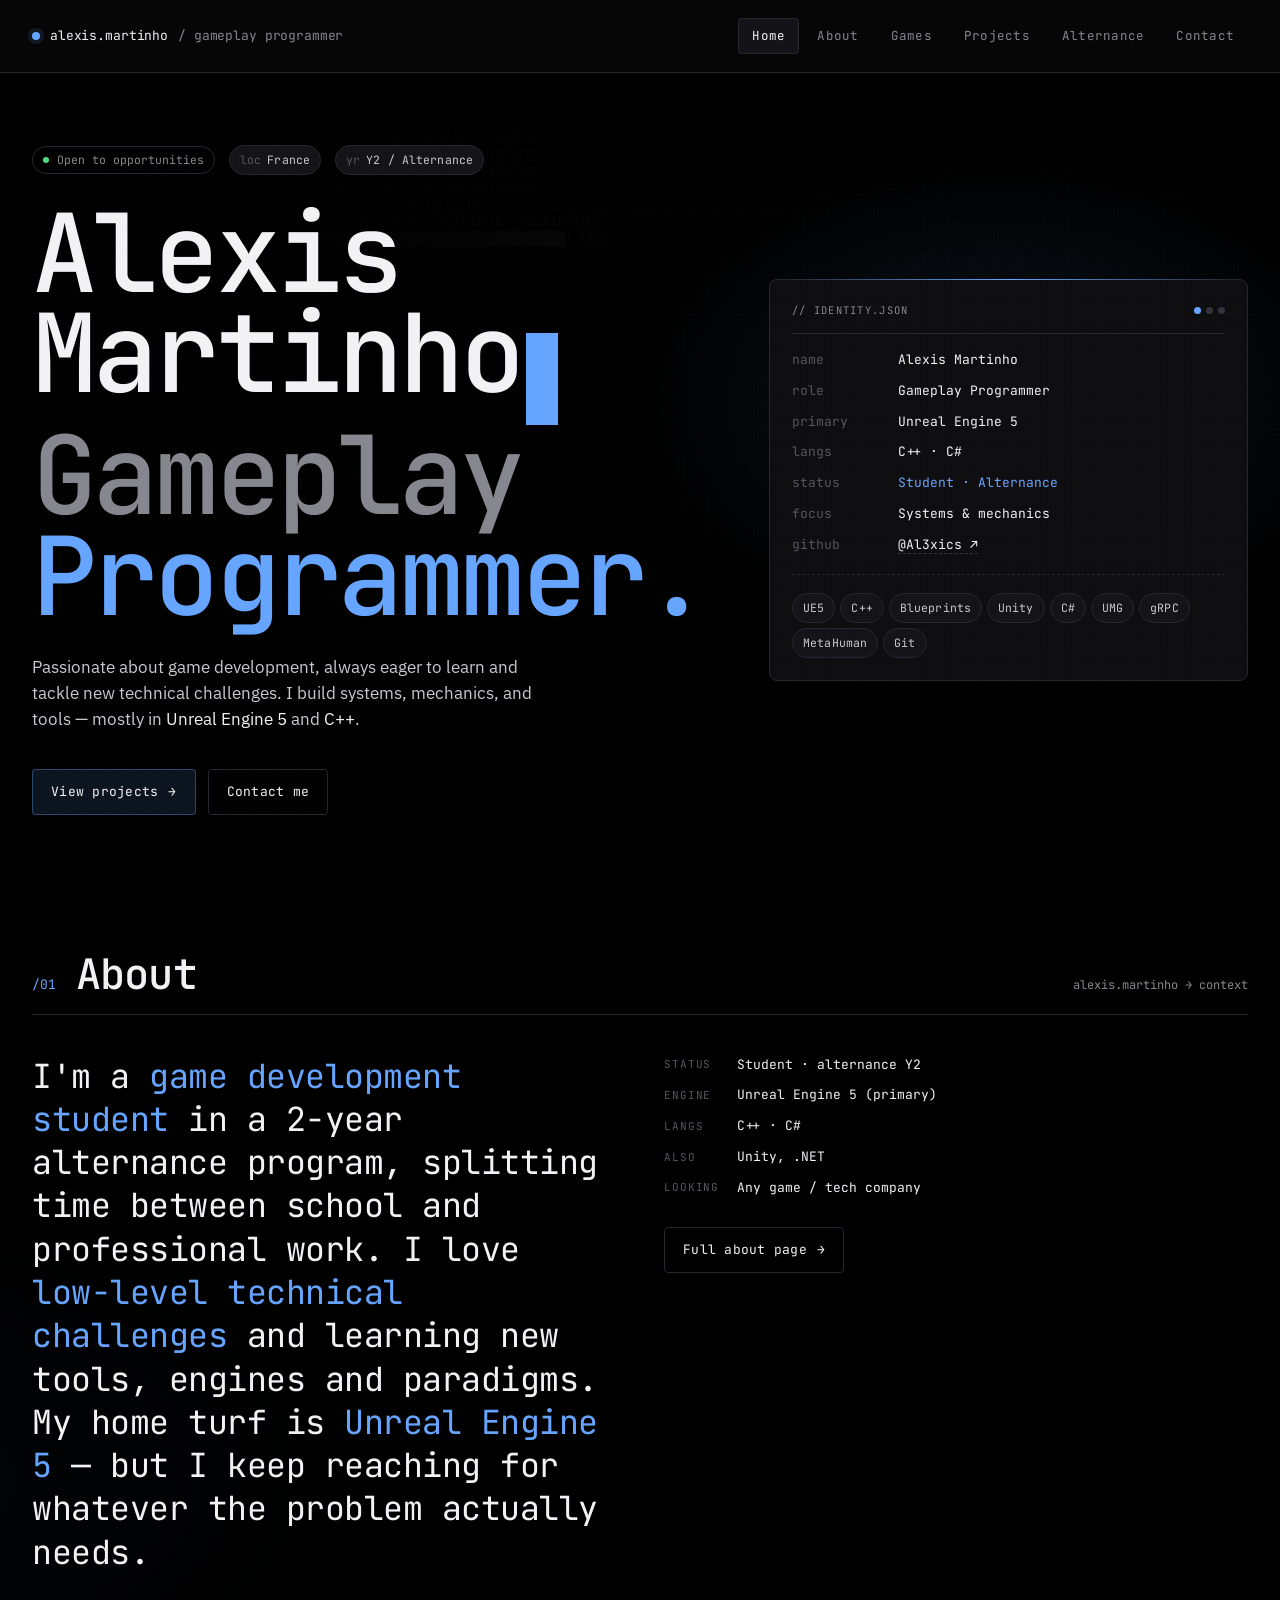
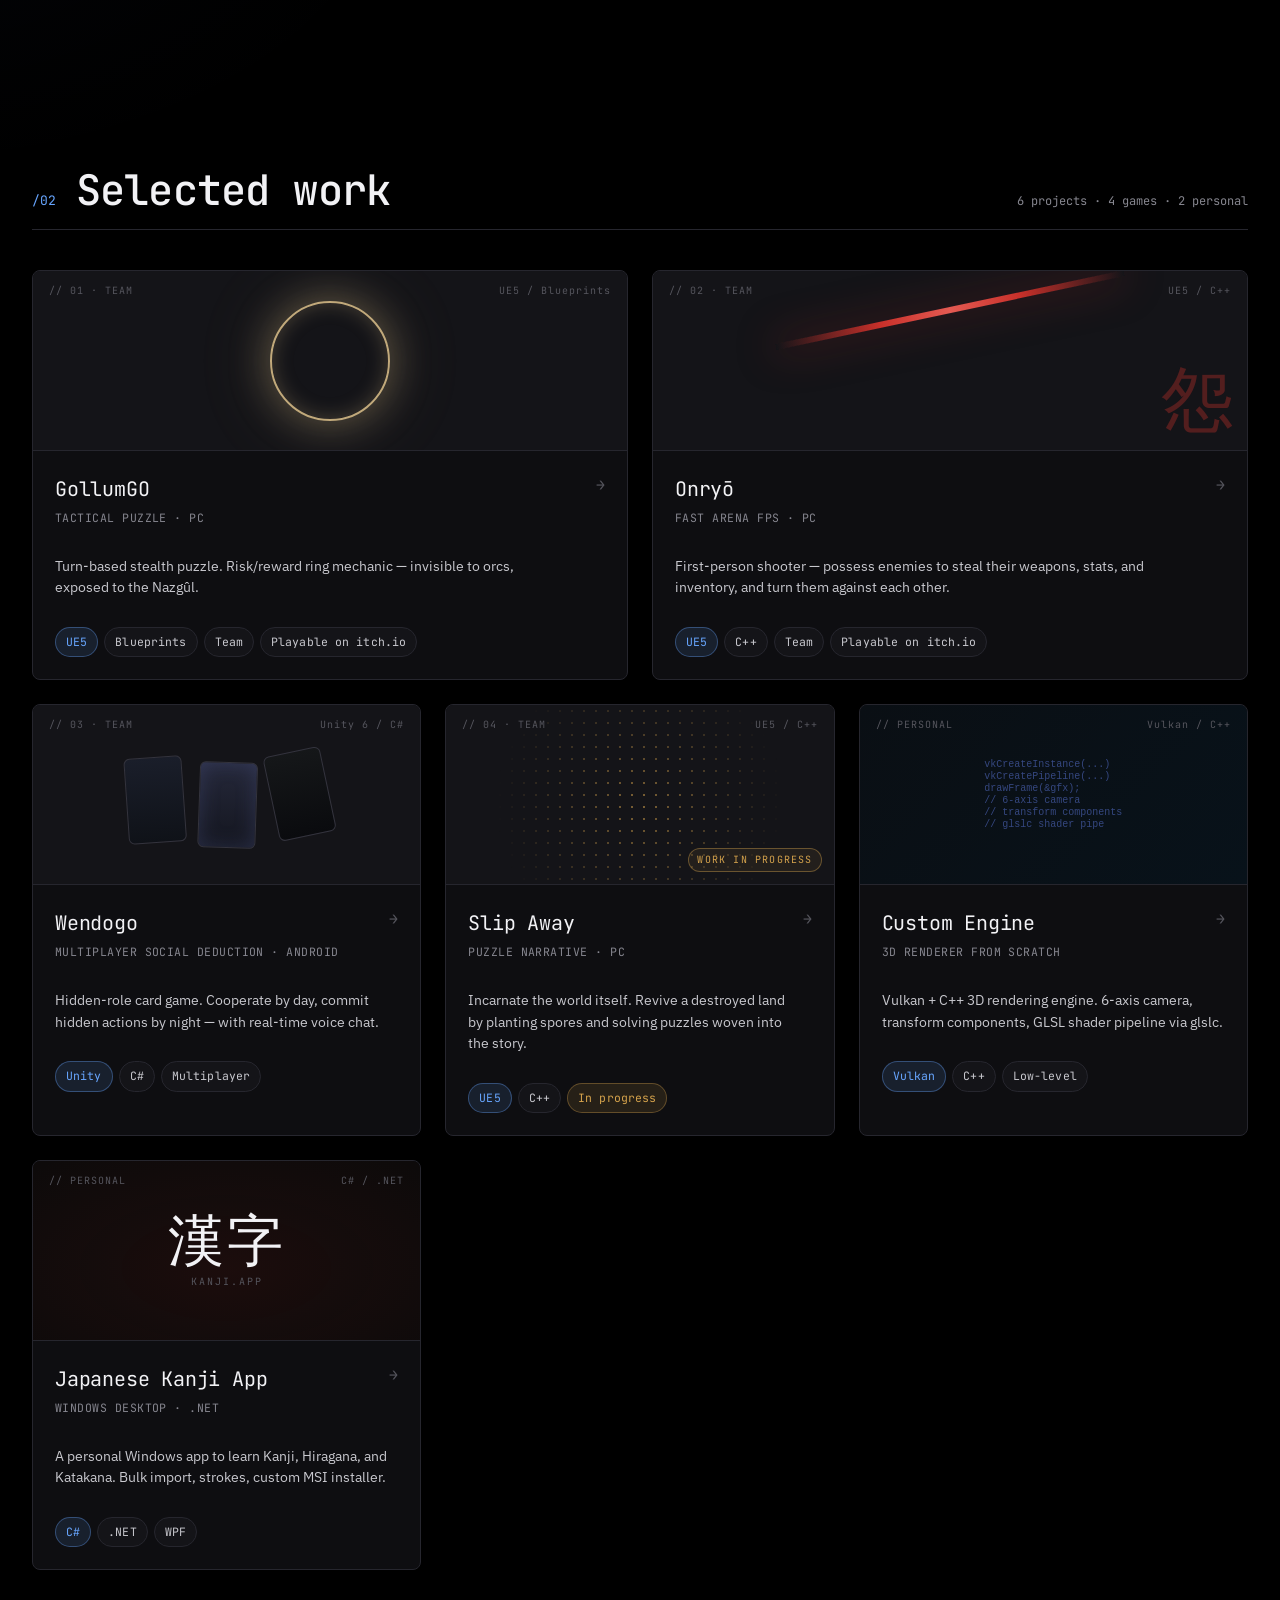
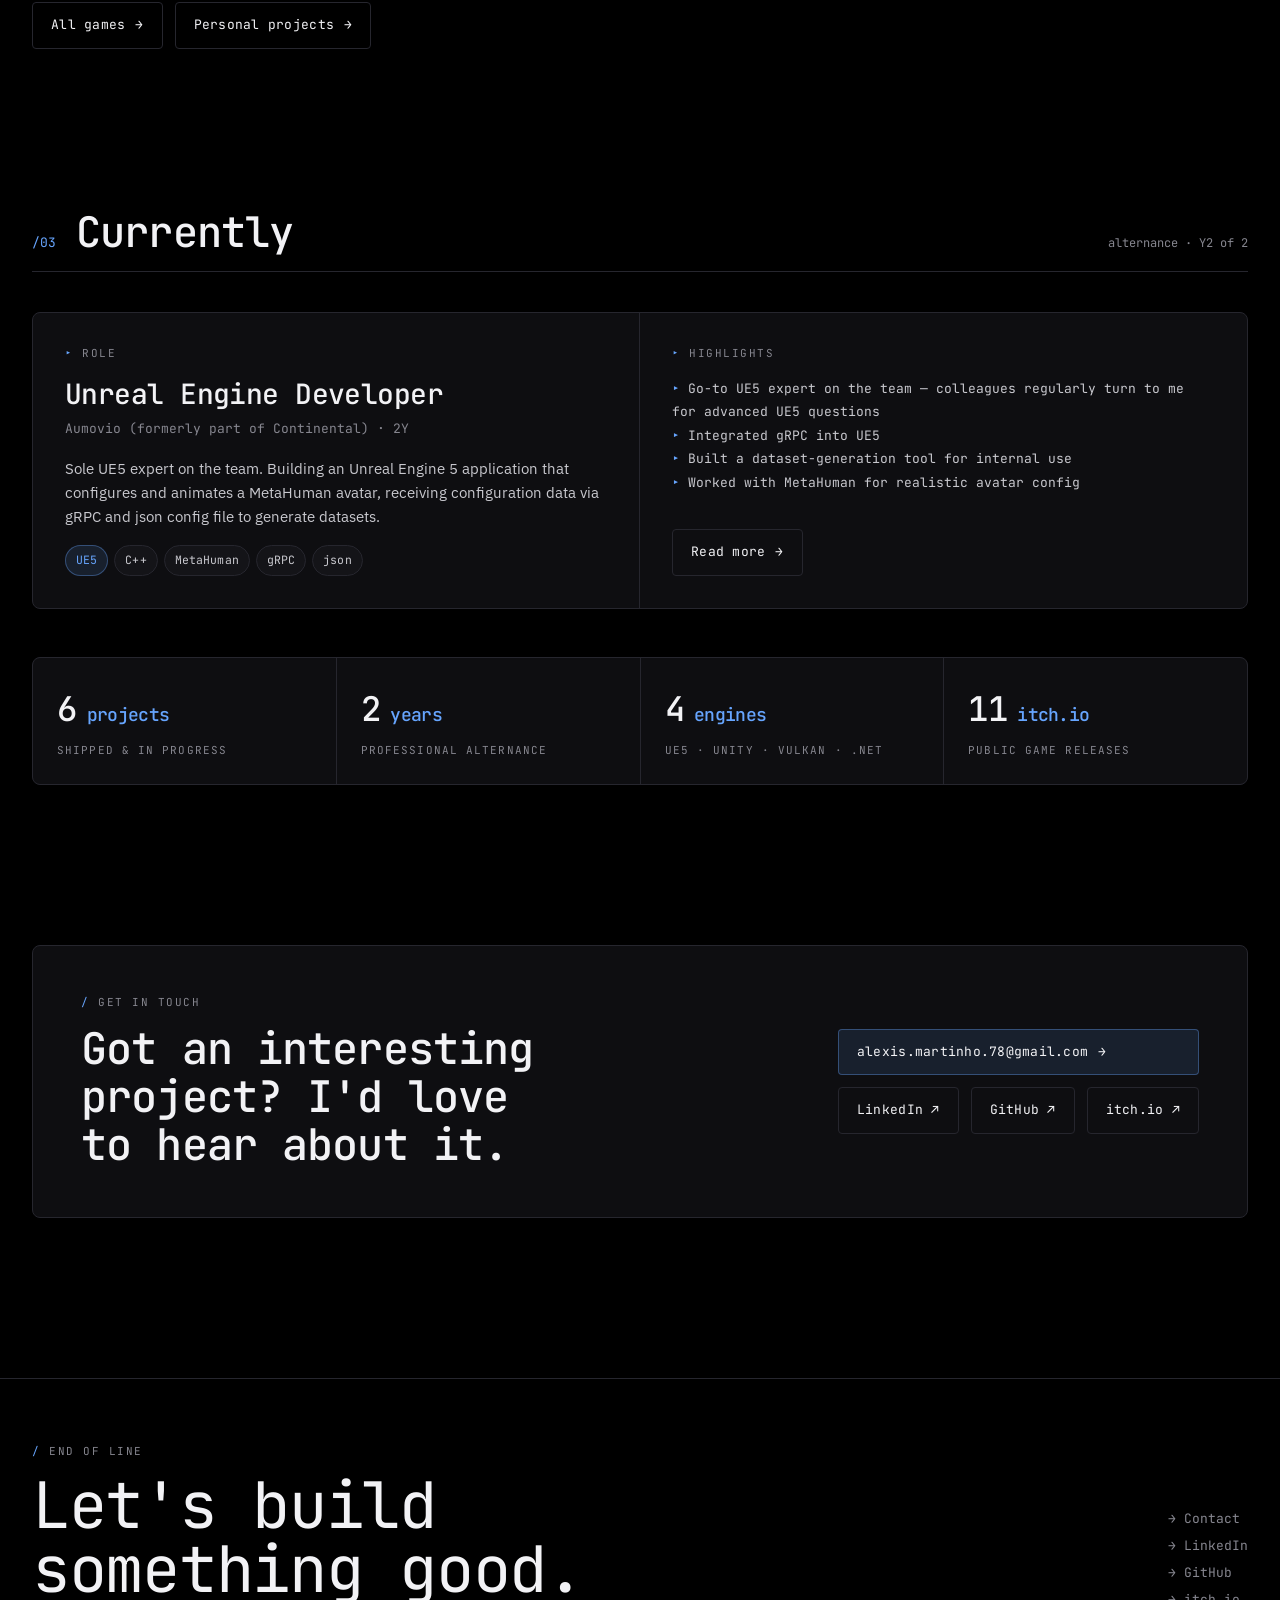
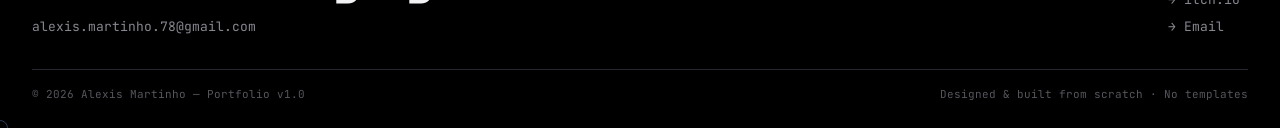
==== commit c1397e9f: "Rename Myceland to Slip Away" ====
--- a/index.html
+++ b/index.html
@@ -3,6 +3,11 @@
 
   <meta charset="utf-8">
   <meta name="viewport" content="width=device-width, initial-scale=1">
+  <link rel="icon" href="favicon.ico" sizes="any" />
+  <link rel="icon" type="image/svg+xml" href="assets/img/favicon.svg" />
+  <link rel="icon" type="image/png" sizes="32x32" href="assets/img/favicon-32.png" />
+  <link rel="apple-touch-icon" href="assets/img/apple-touch-icon.png" />
+  <meta name="theme-color" content="#09090B" />
   <title>Alexis Martinho — Gameplay Programmer</title>
   <meta name="description" content="Portfolio of Alexis Martinho, Gameplay Programmer — UE5, C++, Unity, Vulkan.">
 
@@ -317,20 +322,20 @@
     }
     .motif-wendogo .mcard.hidden { background: linear-gradient(180deg, #151719, #0a0b0e); transform: rotate(-8deg) translateY(4px); }
 
-    /* Myceland motif: organic dot bloom */
-    .motif-myceland {
+    /* Slip Away motif: organic dot bloom */
+    .motif-slipaway {
       background:
         radial-gradient(600px 400px at 50% 60%, rgba(210, 150, 90, 0.12), transparent 60%),
         #0b0a09;
     }
-    .motif-myceland .bloom {
+    .motif-slipaway .bloom {
       position: absolute; inset: 0;
       background-image: radial-gradient(rgba(212, 162, 76, 0.55) 1px, transparent 1.5px);
       background-size: 12px 12px;
       mask-image: radial-gradient(180px 180px at 50% 55%, black, transparent 80%);
       -webkit-mask-image: radial-gradient(180px 180px at 50% 55%, black, transparent 80%);
     }
-    .motif-myceland .wip {
+    .motif-slipaway .wip {
       position: absolute; bottom: 12px; right: 12px;
       font-family: var(--font-mono); font-size: 10px;
       color: var(--warn); letter-spacing: 0.12em;
@@ -371,18 +376,7 @@
 </head>
 <body class="noise" data-cc-id="cc-1" style="cursor: crosshair; background-color: rgb(0, 0, 0);">
   
-      <header class="topbar">
-        <div class="topbar-inner">
-          <a class="brand" href="index.html">
-            <span class="dot"></span>
-            <span>alexis.martinho</span>
-            <span class="tag">/ gameplay programmer</span>
-          </a>
-          <nav class="nav">
-            <a href="index.html" class="active">Home</a><a href="about.html">About</a><a href="games.html">Games</a><a href="projects.html">Projects</a><a href="alternance.html">Alternance</a><a href="contact.html">Contact</a>
-          </nav>
-        </div>
-      </header>
+  <div data-chrome="header"></div>
     
 
   <main>
@@ -644,10 +638,10 @@
             </div>
           </a>
 
-          <!-- Myceland - 2 cols -->
-          <a class="card project-card feat-card reveal in" href="game-myceland.html">
-            <div class="thumb motif-myceland">
-              <span class="glyph">// 04 · solo</span>
+          <!-- Slip Away - 2 cols -->
+          <a class="card project-card feat-card reveal in" href="game-slip-away.html">
+            <div class="thumb motif-slipaway">
+              <span class="glyph">// 04 · team</span>
               <span class="tag-pos">UE5 / C++</span>
               <div class="bloom"></div>
               <div class="wip">WORK IN PROGRESS</div>
@@ -655,12 +649,12 @@
             <div class="card-body">
               <div class="card-head">
                 <div>
-                  <div class="card-title">Myceland</div>
+                  <div class="card-title">Slip Away</div>
                   <div class="card-sub">Puzzle narrative · PC</div>
                 </div>
                 <span class="bracket">→</span>
               </div>
-              <p class="card-desc">Incarnate the world itself. Revive a destroyed land by planting mushrooms and solving puzzles woven into the story.</p>
+              <p class="card-desc">Incarnate the world itself. Revive a destroyed land by planting spores and solving puzzles woven into the story.</p>
               <div class="badges">
                 <span class="badge accent">UE5</span>
                 <span class="badge">C++</span>
--- a/assets/styles.css
+++ b/assets/styles.css
@@ -122,6 +122,7 @@
    ========================== */
 
 .shell {
+  width: 100%;
   max-width: var(--shell-max);
   margin: 0 auto;
   padding: 0 var(--gutter);
@@ -215,6 +216,64 @@
   color: var(--text-hi);
   background: var(--bg-2);
   box-shadow: inset 0 0 0 1px var(--line);
+}
+
+/* Hamburger button */
+.nav-toggle {
+  display: none;
+  flex-direction: column;
+  justify-content: center;
+  gap: 5px;
+  width: 38px;
+  height: 38px;
+  padding: 8px;
+  background: var(--bg-2);
+  border: 1px solid var(--line-strong);
+  border-radius: var(--radius-sm);
+  cursor: pointer;
+  margin-left: auto;
+  flex-shrink: 0;
+}
+.nav-toggle span {
+  display: block;
+  height: 2px;
+  background: var(--text-hi);
+  border-radius: 2px;
+  transition: transform 240ms ease, opacity 240ms ease, width 240ms ease;
+  transform-origin: center;
+}
+.nav-toggle.open span:nth-child(1) { transform: translateY(6.5px) rotate(45deg); }
+.nav-toggle.open span:nth-child(2) { opacity: 0; transform: scaleX(0); }
+.nav-toggle.open span:nth-child(3) { transform: translateY(-6.5px) rotate(-45deg); }
+
+@media (max-width: 700px) {
+  :root { --gutter: 18px; }
+  .brand .tag { display: none; }
+  .brand { flex-shrink: 1; min-width: 0; overflow: hidden; white-space: nowrap; text-overflow: ellipsis; }
+  .nav-toggle { display: flex; margin-left: auto; flex-shrink: 0; }
+  .nav {
+    display: none;
+    position: absolute;
+    top: 100%;
+    left: 0;
+    right: 0;
+    flex-direction: column;
+    gap: 0;
+    background: rgba(9, 9, 11, 0.97);
+    backdrop-filter: blur(14px);
+    -webkit-backdrop-filter: blur(14px);
+    border-bottom: 1px solid var(--line);
+    padding: 8px 0 12px;
+  }
+  .nav.open { display: flex; z-index: 200; }
+  .nav a {
+    padding: 12px 24px;
+    border-radius: 0;
+    border-bottom: 1px solid var(--line);
+    font-size: 13px;
+  }
+  .nav a:last-child { border-bottom: none; }
+  .topbar { position: sticky; }
 }
 
 /* ==========================
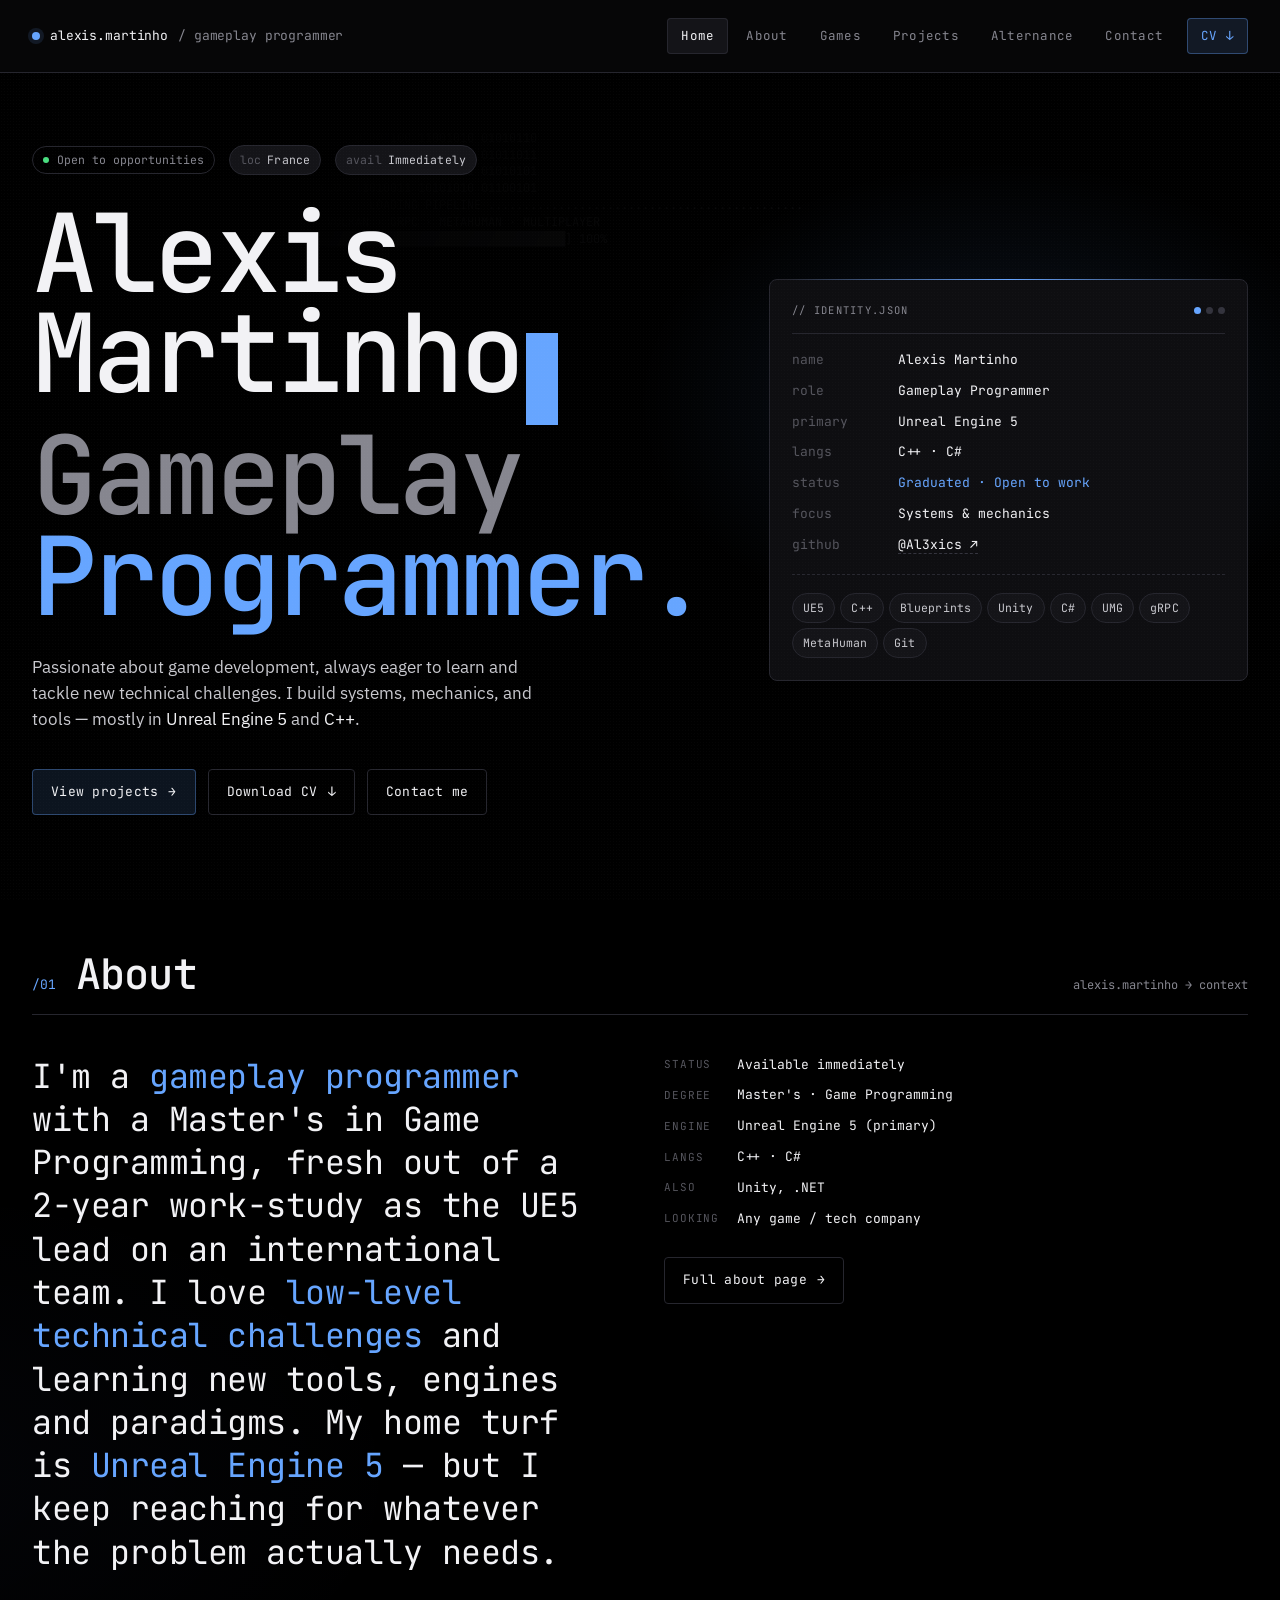
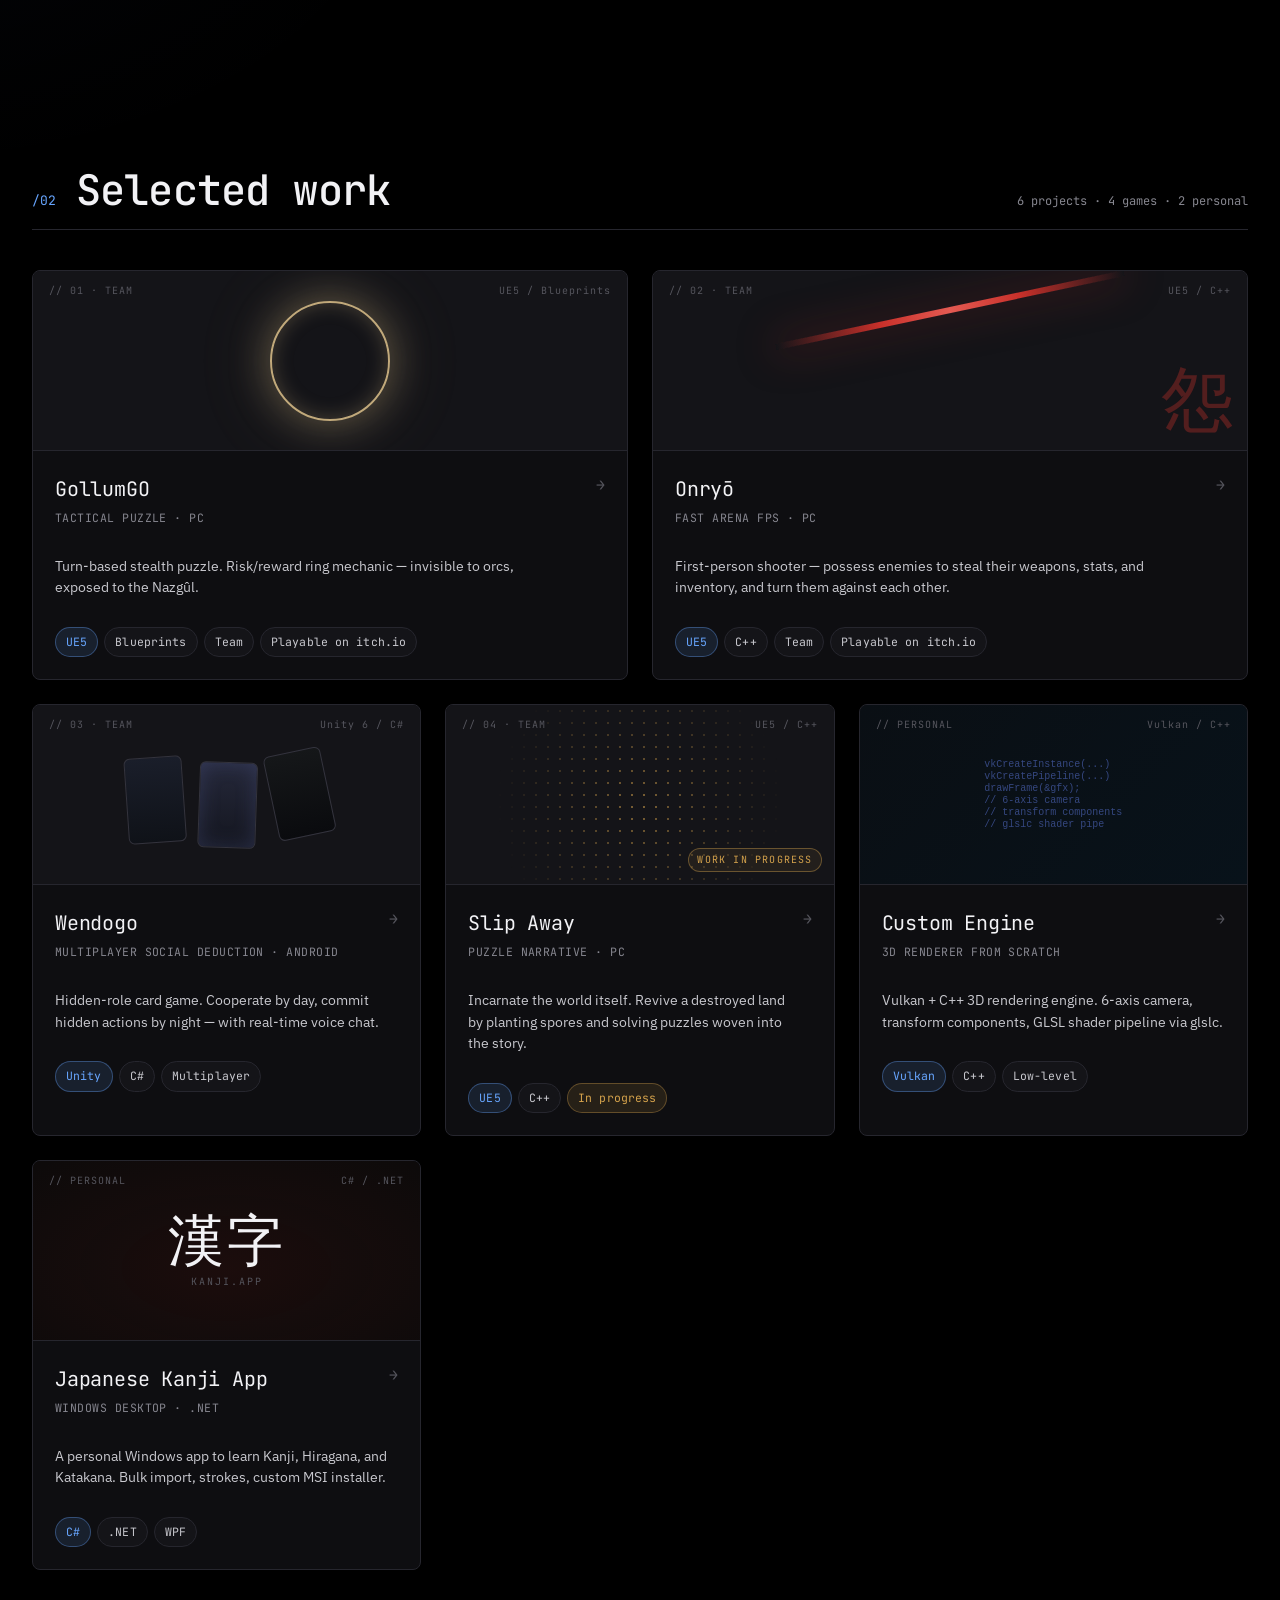
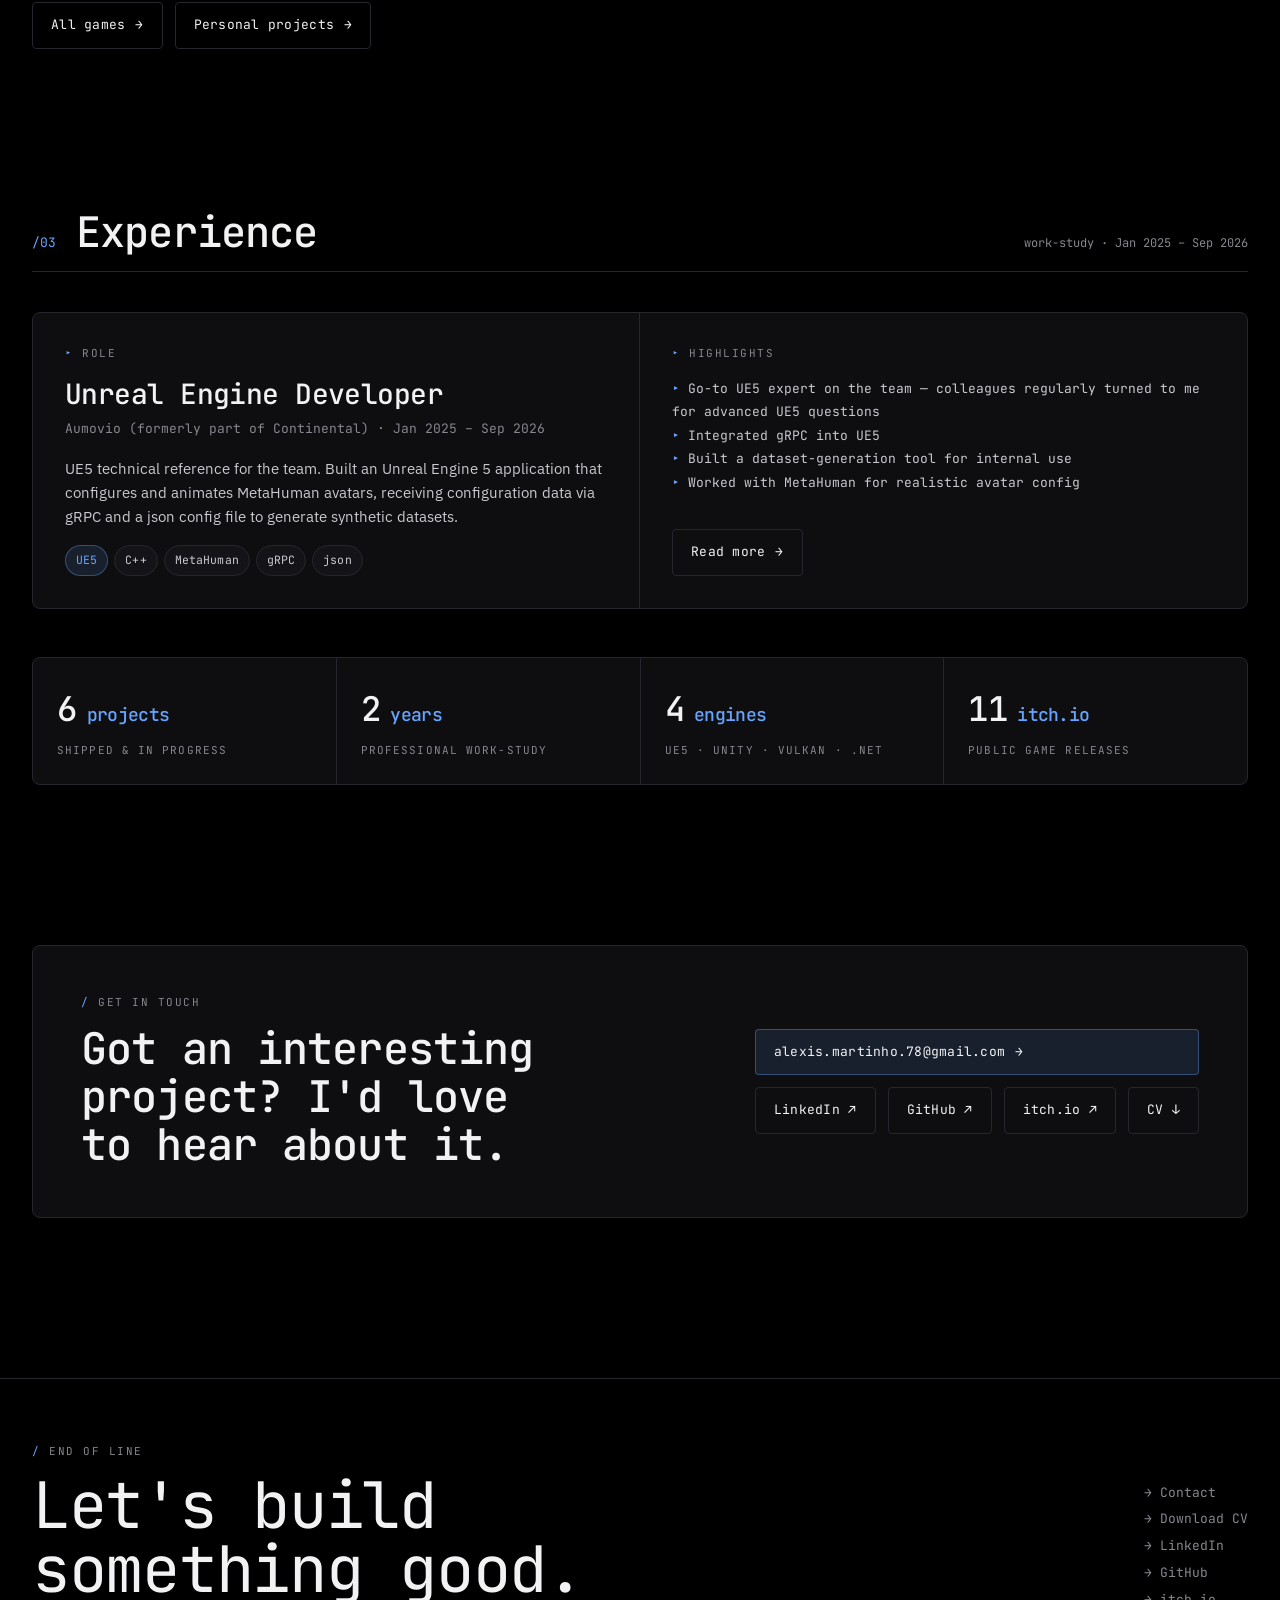
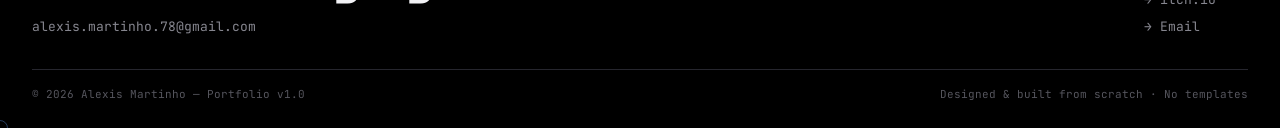
==== commit f4cf2bd8: "Mark work-study as completed, add Aumovio video and CV download" ====
--- a/index.html
+++ b/index.html
@@ -399,7 +399,7 @@
             <div class="hero-meta reveal in">
               <span class="status"><span class="pulse"></span> Open to opportunities</span>
               <span class="badge"><span class="k">loc</span> France</span>
-              <span class="badge"><span class="k">yr</span> Y2 / Alternance</span>
+              <span class="badge"><span class="k">avail</span> Immediately</span>
             </div>
             <h1 class="reveal in">
               <span class="line">Alexis</span>
@@ -417,6 +417,9 @@
               <a class="btn btn-primary" href="games.html">
                 View projects <span class="arrow">→</span>
               </a>
+              <a class="btn btn-ghost" href="assets/cv/CV_MARTINHO_Alexis_EN.pdf" download>
+                Download CV <span class="arrow">↓</span>
+              </a>
               <a class="btn btn-ghost" href="contact.html">
                 Contact me
               </a>
@@ -433,7 +436,7 @@
               <dt>role</dt><dd>Gameplay Programmer</dd>
               <dt>primary</dt><dd>Unreal Engine 5</dd>
               <dt>langs</dt><dd>C++ · C#</dd>
-              <dt>status</dt><dd><span class="accent-text">Student · Alternance</span></dd>
+              <dt>status</dt><dd><span class="accent-text">Graduated · Open to work</span></dd>
               <dt>focus</dt><dd>Systems &amp; mechanics</dd>
               <dt>github</dt><dd><a href="https://github.com/Al3xics" target="_blank" rel="noopener" class="hi" style="border-bottom:1px dashed var(--line-strong)">@Al3xics ↗</a></dd>
             </dl>
@@ -489,8 +492,8 @@
           <div class="col">
             <div class="reveal">
               <p style="font-size: 17px; color: var(--text);">
-                Gameplay programmer. UE5 &amp; C++ at the core. Currently in my
-                second alternance year, building systems, tools, and games.
+                Gameplay programmer. UE5 &amp; C++ at the core. Fresh out of a
+                2-year work-study, building systems, tools, and games.
               </p>
               <div class="hero-cta">
                 <a class="btn btn-primary" href="games.html">View projects <span class="arrow">→</span></a>
@@ -526,15 +529,17 @@
 
         <div class="about-preview">
           <p class="big reveal in">
-            I'm a <em>game development student</em> in a 2-year alternance program,
-            splitting time between school and professional work. I love
+            I'm a <em>gameplay programmer</em> with a Master's in Game Programming,
+            fresh out of a 2-year work-study as the UE5 lead on an
+            international team. I love
             <em>low-level technical challenges</em> and learning new tools,
             engines and paradigms. My home turf is <em>Unreal Engine 5</em> —
             but I keep reaching for whatever the problem actually needs.
           </p>
           <div class="side reveal in">
             <dl>
-              <dt>status</dt><dd>Student · alternance Y2</dd>
+              <dt>status</dt><dd>Available immediately</dd>
+              <dt>degree</dt><dd>Master's · Game Programming</dd>
               <dt>engine</dt><dd>Unreal Engine 5 (primary)</dd>
               <dt>langs</dt><dd>C++ · C#</dd>
               <dt>also</dt><dd>Unity, .NET</dd>
@@ -734,19 +739,19 @@
       <div class="shell">
         <div class="section-head reveal in">
           <div class="num">/03</div>
-          <h2>Currently</h2>
-          <div class="meta">alternance · Y2 of 2</div>
+          <h2>Experience</h2>
+          <div class="meta">work-study · Jan 2025 – Sep 2026</div>
         </div>
 
         <div class="card reveal in" style="display: grid; grid-template-columns: 1fr 1fr; gap: 0;">
           <div style="padding: 32px; border-right: 1px solid var(--line);">
             <div class="eyebrow" style="margin-bottom: 14px"><span class="idx">▸</span> ROLE</div>
             <h3 style="font-size: 28px; margin-bottom: 8px;">Unreal Engine Developer</h3>
-            <div class="mono dim" style="font-size: 13px; margin-bottom: 18px;">Aumovio (formerly part of Continental) · 2Y</div>
+            <div class="mono dim" style="font-size: 13px; margin-bottom: 18px;">Aumovio (formerly part of Continental) · Jan 2025 – Sep 2026</div>
             <p style="font-size: 15px; color: var(--text);">
-              Sole UE5 expert on the team. Building an Unreal Engine 5 application that
-              configures and animates a MetaHuman avatar, receiving configuration data
-              via gRPC and json config file to generate datasets.
+              UE5 technical reference for the team. Built an Unreal Engine 5 application that
+              configures and animates MetaHuman avatars, receiving configuration data
+              via gRPC and a json config file to generate synthetic datasets.
             </p>
             <div class="badges" style="margin-top: 16px">
               <span class="badge accent">UE5</span>
@@ -760,7 +765,7 @@
             <div>
               <div class="eyebrow" style="margin-bottom: 14px"><span class="idx">▸</span> HIGHLIGHTS</div>
               <ul style="list-style: none; padding: 0; margin: 0; font-family: var(--font-mono); font-size: 13px; line-height: 1.8;">
-                <li><span class="accent-text">▸</span> Go-to UE5 expert on the team — colleagues regularly turn to me for advanced UE5 questions</li>
+                <li><span class="accent-text">▸</span> Go-to UE5 expert on the team — colleagues regularly turned to me for advanced UE5 questions</li>
                 <li><span class="accent-text">▸</span> Integrated gRPC into UE5</li>
                 <li><span class="accent-text">▸</span> Built a dataset-generation tool for internal use</li>
                 <li><span class="accent-text">▸</span> Worked with MetaHuman for realistic avatar config</li>
@@ -780,7 +785,7 @@
           </div>
           <div class="stat">
             <div class="num">2<span class="unit"> years</span></div>
-            <div class="lbl">professional alternance</div>
+            <div class="lbl">professional work-study</div>
           </div>
           <div class="stat">
             <div class="num">4<span class="unit"> engines</span></div>
@@ -810,6 +815,7 @@
               <a class="btn btn-ghost" href="https://www.linkedin.com/in/alexis-martinho-76265125b/" target="_blank" rel="noopener">LinkedIn ↗</a>
               <a class="btn btn-ghost" href="https://github.com/Al3xics" target="_blank" rel="noopener">GitHub ↗</a>
               <a class="btn btn-ghost" href="https://al3xics.itch.io/" target="_blank" rel="noopener">itch.io ↗</a>
+              <a class="btn btn-ghost" href="assets/cv/CV_MARTINHO_Alexis_EN.pdf" download>CV ↓</a>
             </div>
           </div>
         </div>
@@ -828,6 +834,7 @@
             </div>
             <div class="links">
               <a href="contact.html">→ Contact</a>
+              <a href="assets/cv/CV_MARTINHO_Alexis_EN.pdf" download>→ Download CV</a>
               <a href="https://www.linkedin.com/in/alexis-martinho-76265125b/" target="_blank" rel="noopener">→ LinkedIn</a>
               <a href="https://github.com/Al3xics" target="_blank" rel="noopener">→ GitHub</a>
               <a href="https://al3xics.itch.io/" target="_blank" rel="noopener">→ itch.io</a>
--- a/assets/styles.css
+++ b/assets/styles.css
@@ -212,6 +212,13 @@
   transition: color 160ms ease, background 160ms ease;
 }
 .nav a:hover { color: var(--text-hi); background: var(--bg-2); }
+.nav a.nav-cv {
+  color: var(--accent);
+  background: var(--accent-soft);
+  box-shadow: inset 0 0 0 1px var(--accent-line);
+  margin-left: 6px;
+}
+.nav a.nav-cv:hover { color: var(--text-hi); }
 .nav a.active {
   color: var(--text-hi);
   background: var(--bg-2);
@@ -273,6 +280,7 @@
     font-size: 13px;
   }
   .nav a:last-child { border-bottom: none; }
+  .nav a.nav-cv { margin-left: 0; box-shadow: none; }
   .topbar { position: sticky; }
 }
 
